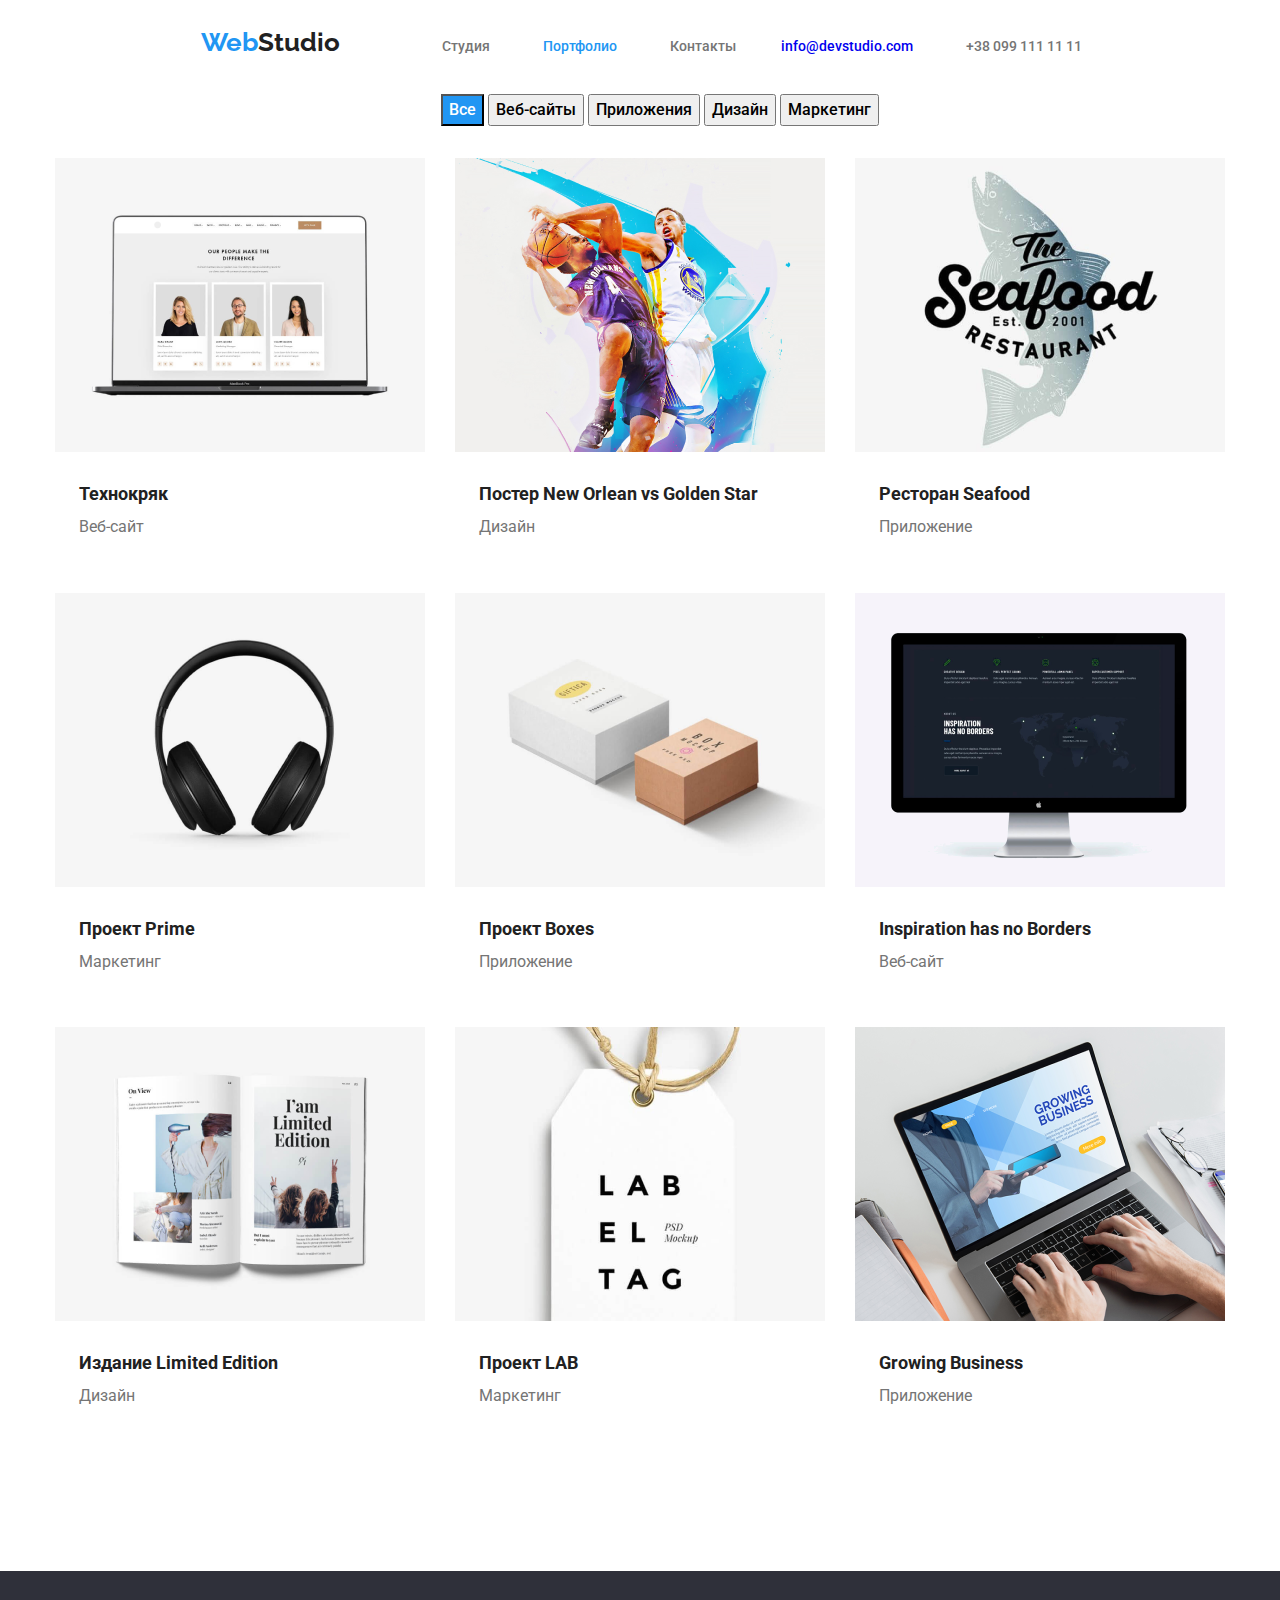
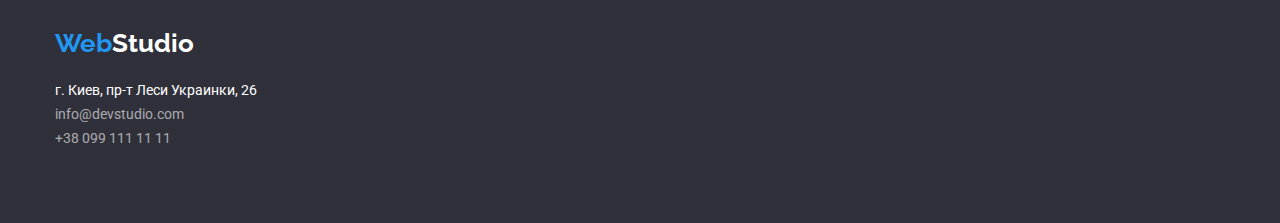
==== portfolio.html @ 692fd494 "Делает геометрию второй страницы" ====
<!DOCTYPE html>
<html lang="en">
  <head>
    <meta charset="UTF-8" />
    <meta name="viewport" content="width=device-width, initial-scale=1.0" />
    <title>WebStudio</title>

    <link
      href="https://fonts.googleapis.com/css2?family=Raleway:wght@700&display=swap"
      rel="stylesheet"
    />
    <link
      href="https://fonts.googleapis.com/css2?family=Roboto:wght@400;500;700;900&display=swap"
      rel="stylesheet"
    />
    <link
      rel="stylesheet"
      href="https://cdnjs.cloudflare.com/ajax/libs/modern-normalize/1.0.0/modern-normalize.min.css"
    />

    <link rel="stylesheet" href="./css/style.css" />
  </head>
  <body>
    <header>
      <div class="container header">
        <nav>
          <!-- логотип, вкладки, контакты -->
          <a href="./index.html" class="logo"
            >Web<span class="logo-accent">Studio</span></a
          >
          <ul class="site-nav">
            <li><a href="./" class="button-secondary">Студия</a></li>
            <li>
              <a href="./portfolio.html" class="primery-nav">Портфолио</a>
            </li>
            <li><a href="" class="button-secondary">Контакты</a></li>
          </ul>
        </nav>
        <ul class="contacts">
          <li>
            <a href="mailto:info@devstudio.com">info@devstudio.com</a>
          </li>
          <li>
            <a href="tel:+380991111111" class="button-secondary"
              >+38 099 111 11 11</a
            >
          </li>
        </ul>
      </div>
    </header>
    <main>
      <!-- главная секция -->

      <section>
        <div class="button-menu container">
          <h1>Наши работы</h1>
          <ul class="button">
            <li>
              <button type="button" class="button-primery-pf">Все</button>
            </li>
            <li>
              <button type="button" class="button">Веб-сайты</button>
            </li>
            <li>
              <button type="button" class="button">Приложения</button>
            </li>
            <li>
              <button type="button" class="button">Дизайн</button>
            </li>
            <li>
              <button type="button" class="button">Маркетинг</button>
            </li>
          </ul>
        </div>
        <section>
          <div class="container">
            <ul class="type-pr">
              <li>
                <a href="" class="list"
                  ><img src="./img/img.png" alt="img1" width="370" />
                  <h2 class="projects">Технокряк</h2>
                  <p class="type">Веб-сайт</p></a
                >
              </li>
              <li>
                <a href="" class="list">
                  <img src="./img/img2.png" alt="img2" width="370" />
                  <h2 class="projects">Постер New Orlean vs Golden Star</h2>
                  <p class="type">Дизайн</p></a
                >
              </li>
              <li>
                <a href="" class="list">
                  <img src="./img/img3.png" alt="img3" width="370" />
                  <h2 class="projects">Ресторан Seafood</h2>
                  <p class="type">Приложение</p></a
                >
              </li>
              <li>
                <a href="" class="list">
                  <img src="./img/img4.png" alt="img4" width="370" />
                  <h2 class="projects">Проект Prime</h2>
                  <p class="type">Маркетинг</p></a
                >
              </li>
              <li>
                <a href="" class="list"
                  ><img src="./img/img5.png" alt="img5" width="370" />
                  <h2 class="projects">Проект Boxes</h2>
                  <p class="type">Приложение</p></a
                >
              </li>
              <li>
                <a href="" class="list"
                  ><img src="./img/img6.png" alt="img6" width="370" />
                  <h2 class="projects">Inspiration has no Borders</h2>
                  <p class="type">Веб-сайт</p></a
                >
              </li>
              <li>
                <a href="" class="list"
                  ><img src="./img/img7.png" alt="img7" width="370" />
                  <h2 class="projects">Издание Limited Edition</h2>
                  <p class="type">Дизайн</p></a
                >
              </li>
              <li>
                <a href="" class="list"
                  ><img src="./img/img8.png" alt="img8" width="370" />
                  <h2 class="projects">Проект LAB</h2>
                  <p class="type">Маркетинг</p></a
                >
              </li>
              <li>
                <a href="" class="list"
                  ><img src="./img/img9.png" alt="img9" width="370" />
                  <h2 class="projects">Growing Business</h2>
                  <p class="type">Приложение</p></a
                >
              </li>
            </ul>
          </div>
        </section>
      </section>
    </main>
    <footer class="footer">
      <div class="container">
        <a href="./studio.html" class="logo-footer"
          >Web<span class="logo-ac-footer">Studio</span></a
        >
        <address>
          <ul class="adresss-footer">
            <li class="address">г. Киев, пр-т Леси Украинки, 26</li>
            <li>
              <a href="mailto:info@devstudio.com" class="mail-tel"
                >info@devstudio.com</a
              >
            </li>
            <li>
              <a href="tel:+380991111111" class="mail-tel">+38 099 111 11 11</a>
            </li>
          </ul>
        </address>
      </div>
    </footer>
  </body>
</html>
---- css/style.css ----
html {
  box-sizing: border-box;
}
*,
*::befor,
*::after {
  box-sizing: inherit;
}
:root {
  --primary-text-color: #757575;
  --titel-text-color: #212121;
  --accent-text-color: #2196f3;
  --fon-cl: #2f303a;
  --with: #ffffff;
}
.container {
  width: 1200px;
  padding-left: 15px;
  padding-right: 15px;
  margin-left: auto;
  margin-right: auto;
}
.container:first-child {
  margin-top: 0px;
}
header {
  width: 100%;
  text-align: center;
}
.header {
  display: inline-flex;
  justify-content: flex-end;
  /* background-color: yellow; */
  padding-top: 24px;
  padding-bottom: 25px;
}
a {
  text-decoration: none;
}
nav,
nav a,
nav ul,
.header nav,
.header ul,
.site-nav li,
.contacts li,
.images li,
header,
.header,
.contacts,
.button,
.button li,
.type-pr li {
  display: inline-block;
  margin-left: auto;
  margin-right: auto;
}
.logo {
  font-family: "Raleway", sans-serif;
  color: var(--accent-text-color);
  font-style: normal;
  font-weight: bold;
  font-size: 26px;
  line-height: 1.17em;
  width: 145px;
  margin-right: 93px;
}
.site-nav li {
  display: inline-block;
  padding-right: 50px;
}
.site-nav li:last-child {
  padding-right: 0px;
}
.contacts li {
  padding-right: 50px;
}
.contacts-mail-tel:last-child {
  padding-right: 0px;
}
.contacts {
  font-family: "Roboto", sans-serif;
  font-style: normal;
  font-weight: 500;
  font-size: 14px;
  line-height: 1.14em;
}

.contacts li:last-child {
  padding-right: 0px;
}
.primery-nav {
  color: var(--accent-text-color);
  font-style: normal;
  font-weight: 500;
  font-size: 14px;
  line-height: 1.17em;
}
.site-nav {
  font-family: "Roboto", sans-serif;
  font-weight: 500;
  font-style: normal;
  font-size: 14px;
  line-height: 1.17em;
  padding: 0px;
}

main {
  font-family: "Roboto", sans-serif;
  width: auto;
}
.logo-accent {
  color: var(--titel-text-color);
  /* width: auto; */
}
.button {
  font-style: normal;
  font-weight: 500;
  font-size: 16px;
  line-height: 1.63em;
  margin-top: 0px;
}
.button-secondary {
  color: var(--primary-text-color);
}
.button-primery-st {
  /* display: inline; */
  color: #ffffff;
  background-color: var(--accent-text-color);
  font-style: normal;
  font-weight: bold;
  font-size: 16px;
  line-height: 1.88em;
  text-align: center;
  padding: 10px 32px;
  margin-left: auto;
  margin-right: auto;

  /* padding: 10px 32px;
  margin-top: 0px; */
}
.button-primery-pf {
  color: #ffffff;
  background-color: var(--accent-text-color);
  font-style: normal;
  font-weight: 500;
  line-height: 1.63em;
}

.main {
  font-style: normal;
  font-weight: 900;
  font-size: 44px;
  line-height: 1.36em;
  text-align: center;
  /* margin: 30px; */
}
.advantages {
  color: var(--titel-text-color);
  font-style: normal;
  font-weight: bold;
  font-size: 14px;
  line-height: 1.17em;
  margin: 0px;
}
.notes {
  color: var(--primary-text-color);
  font-style: normal;
  font-weight: normal;
  font-size: 14px;
  line-height: 1.71em;
  margin: 0px;
  margin-top: 10px;
}
.about-us {
  font-family: Roboto;
  font-style: normal;
  font-weight: 700;
  font-size: 36px;
  line-height: 1.16em;
  text-align: center;
  margin: 0px;
  margin-bottom: 50px;
}

.main-section .buuton-primery-st {
  display: inline;
  width: 200px;
  justify-content: center;
}
.container-about {
  display: flex;
}
.main-about {
  padding: 0px;
  margin-top: 0px;
  margin-bottom: 94px;
  width: 100%;
}

.main-about li {
  display: inline-block;
  justify-content: space-between;

  /* height: 100px; */
  width: 270px;
  /* margin-right: 30px; */
}

.position {
  color: var(--primary-text-color);
  font-style: normal;
  font-weight: normal;
  font-size: 14px;
  line-height: 1.19em;
  font-style: normal;
  /* margin-bottom: 30px; */
}
.projects {
  color: var(--titel-text-color);
  font-style: normal;
  font-weight: bold;
  font-size: 18px;
  line-height: 2em;
}
.type {
  color: var(--primary-text-color);
  font-style: normal;
  font-weight: normal;
  font-size: 16px;
  line-height: 1.88em;
}

.name {
  font-style: normal;
  font-weight: 500;
  font-size: 16px;
  line-height: 1.19em;
  margin-bottom: 10px;
}
a:hover {
  color: var(--accent-text-color);
  font-weight: 700;
}
a:focus {
  color: var(--accent-text-color);
  font-weight: 700;
}
.button-primery-st:focus,
.button-primery-st:hover {
  color: #ffffff;
  font-weight: 900;
}
.button-primery:focus,
.button-primery:hover {
  color: #ffffff;
  font-weight: 700;
}

ul {
  list-style: none;
}
.command {
  font-style: normal;
  font-weight: bold;
  font-size: 36px;
  line-height: 1.17em;
  text-align: center;
  /* margin-top: 0px; */
  margin-bottom: 50px;
  /* padding-bottom: 30px; */
}

.footer {
  font-family: "Roboto", sans-serif;
  background-color: var(--fon-cl);
  width: 100%;
  height: 252px;
}
.logo-footer {
  font-family: "Raleway", sans-serif;
  color: var(--accent-text-color);
  font-style: normal;
  font-weight: bold;
  font-size: 26px;
  line-height: 1.19em;
}
.logo-ac-footer {
  color: var(--with);
}
.button-menu {
  text-align: center;
  align-items: flex-start;
}
.button-menu h1 {
  display: none;
}
.type-pr {
  padding: 0px;
  display: flex;
  flex-wrap: wrap;
}
.type-pr li {
  margin-right: 30px;
  padding-bottom: 20px;
  justify-content: space-around;
  margin-bottom: 30px;
}
.type-pr li:nth-last-child(3n + 1) {
  margin-right: 0px;
}
.list h2 {
  margin: 0px;
  margin-left: 24px;
  margin-right: 24px;
}
.list img {
  margin: 0px;
  margin-bottom: 20px;
}
.list p {
  margin: 0px;
  margin-left: 24px;
  margin-right: 24px;
}
.address {
  font-family: "Roboto", sans-serif;
  font-style: normal;
  color: var(--with);
  font-weight: normal;
  font-size: 14px;
  line-height: 1.71em;
}
.mail-tel {
  font-family: "Roboto", sans-serif;
  font-style: normal;
  color: #ffffff99;
  font-weight: normal;
  font-size: 14px;
  line-height: 1.71em;
}

address ul {
  padding: 0px;
  margin-top: 20px;
}
footer {
  display: inline-flex;
  align-items: center;
  margin-top: 94px;
}
/*  header {
  height: 80px;
  width: 1200px;
  margin-left: auto;
  margin-right: automain-section
} */

/* .main-about li {
  display: inline-block;
  height: 100px;
  width: 270px;
  margin-right: 30px;
} */
.our-teams {
  background-color: #f5f4fa;
  text-align: center;
  padding: 0px;
  /* height: 648px; */
  /* width: 1600px; */
  /* margin: 94px auto 0px; */
  padding-top: 94px;
  /* padding-bottom: 94px; */
  padding-left: 0px;
}
.teams {
  display: inline-block;
  background-color: var(--with);
  padding-bottom: 94px;
  /* width: 270px; */
  /* padding: 0px; */
}
.teams img {
  margin-bottom: 30px;
}

.main-section {
  text-align: center;
  padding-top: 200px;
  padding-bottom: 200px;
  margin-bottom: 94px;
  color: #ffffff;
  background-color: #2f303a;
  /* width: 100%; */
  justify-content: center;
}

.adout-us-img {
  text-align: center;
  margin: 0px;
  margin-bottom: 94px;

  /* /* width: 1170px; */
  /* height: 368px; */
}
.images {
  width: auto;
  display: inline-block;
}
.images li {
  display: inline-block;
  margin-right: auto;
}
.images li:last-child {
  margin-right: 0px;
}
.adout-us-img ul {
  margin: 0px;
  padding: 0px;
  justify-content: space-between;
}
/* .adout-us-img h2 {
  margin-bottom: 50px;
} */
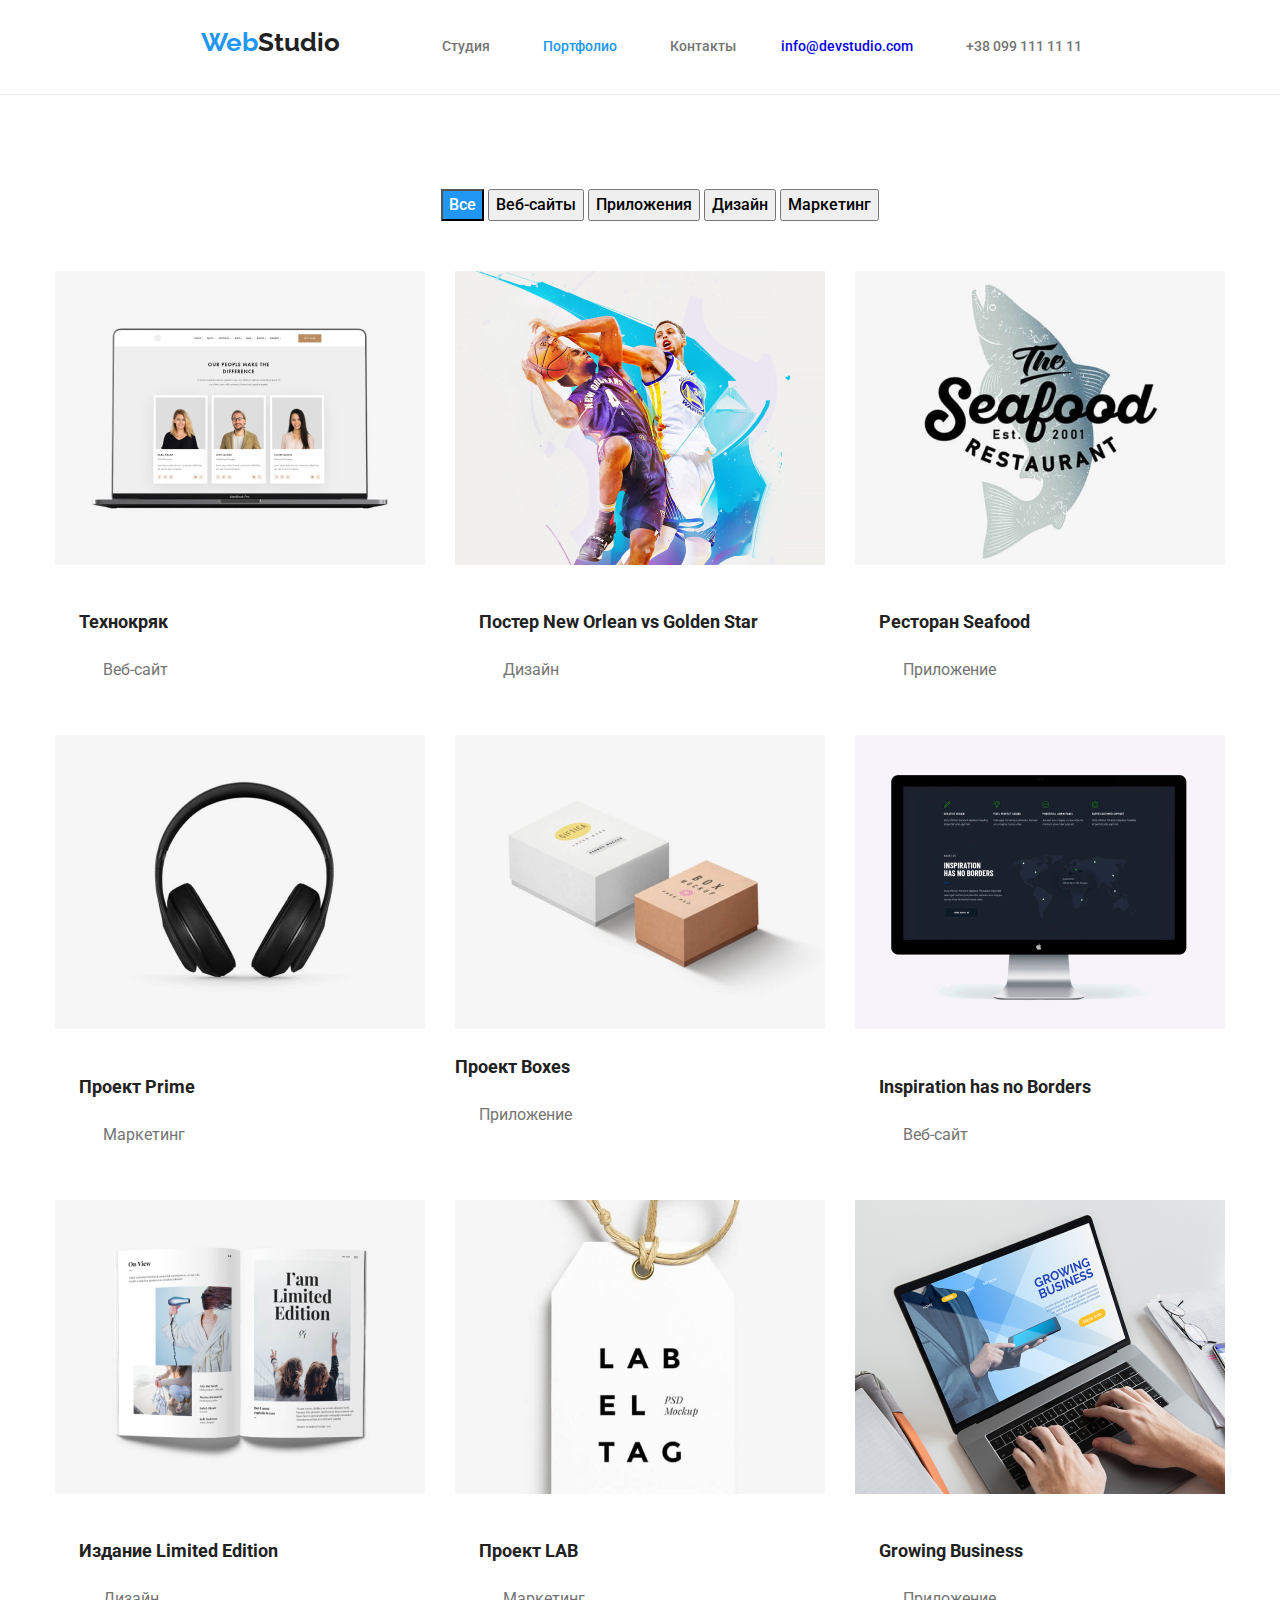
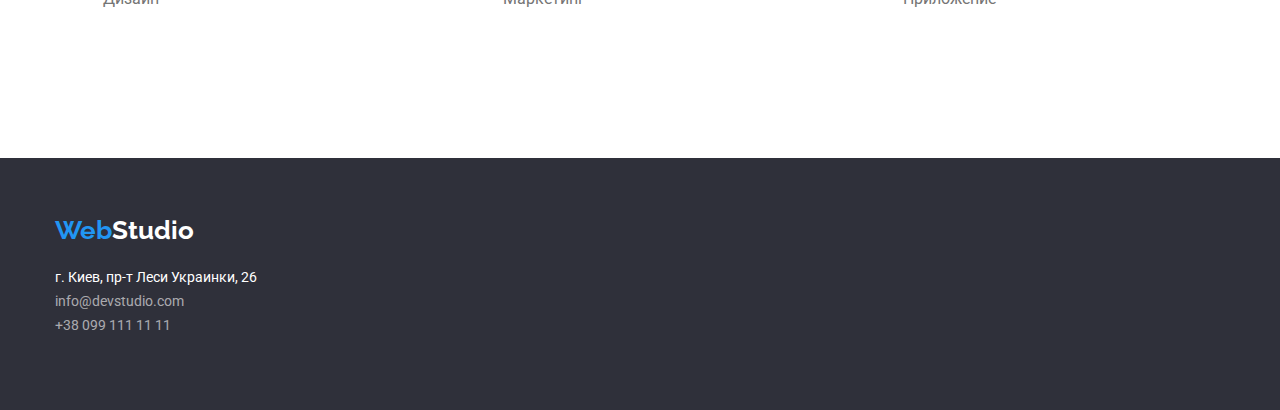
==== commit 729bbfc6: "Делает геометрию двум страницвм" ====
--- a/portfolio.html
+++ b/portfolio.html
@@ -21,7 +21,7 @@
     <link rel="stylesheet" href="./css/style.css" />
   </head>
   <body>
-    <header>
+    <header class="portfolio-header">
       <div class="container header">
         <nav>
           <!-- логотип, вкладки, контакты -->
@@ -74,68 +74,86 @@
         </div>
         <section>
           <div class="container">
-            <ul class="type-pr">
+            <ul class="type-pr-list">
               <li>
                 <a href="" class="list"
                   ><img src="./img/img.png" alt="img1" width="370" />
-                  <h2 class="projects">Технокряк</h2>
-                  <p class="type">Веб-сайт</p></a
-                >
+                  <div class="type-pr">
+                    <h2 class="projects">Технокряк</h2>
+                    <p class="type">Веб-сайт</p>
+                  </div>
+                </a>
               </li>
               <li>
                 <a href="" class="list">
                   <img src="./img/img2.png" alt="img2" width="370" />
-                  <h2 class="projects">Постер New Orlean vs Golden Star</h2>
-                  <p class="type">Дизайн</p></a
-                >
+                  <div class="type-pr">
+                    <h2 class="projects">Постер New Orlean vs Golden Star</h2>
+                    <p class="type">Дизайн</p>
+                  </div>
+                </a>
               </li>
               <li>
                 <a href="" class="list">
                   <img src="./img/img3.png" alt="img3" width="370" />
-                  <h2 class="projects">Ресторан Seafood</h2>
-                  <p class="type">Приложение</p></a
-                >
+                  <div class="type-pr">
+                    <h2 class="projects">Ресторан Seafood</h2>
+                    <p class="type">Приложение</p>
+                  </div>
+                </a>
               </li>
               <li>
                 <a href="" class="list">
                   <img src="./img/img4.png" alt="img4" width="370" />
-                  <h2 class="projects">Проект Prime</h2>
-                  <p class="type">Маркетинг</p></a
-                >
+                  <div class="type-pr">
+                    <h2 class="projects">Проект Prime</h2>
+                    <p class="type">Маркетинг</p>
+                  </div>
+                </a>
               </li>
               <li>
                 <a href="" class="list"
                   ><img src="./img/img5.png" alt="img5" width="370" />
-                  <h2 class="projects">Проект Boxes</h2>
-                  <p class="type">Приложение</p></a
-                >
+                  <div>
+                    <h2 class="projects">Проект Boxes</h2>
+                    <p class="type">Приложение</p>
+                  </div class="type-pr">
+                </a>
               </li>
               <li>
                 <a href="" class="list"
                   ><img src="./img/img6.png" alt="img6" width="370" />
-                  <h2 class="projects">Inspiration has no Borders</h2>
-                  <p class="type">Веб-сайт</p></a
-                >
+                  <div class="type-pr">
+                    <h2 class="projects">Inspiration has no Borders</h2>
+                    <p class="type">Веб-сайт</p>
+                  </div>
+                </a>
               </li>
               <li>
                 <a href="" class="list"
                   ><img src="./img/img7.png" alt="img7" width="370" />
-                  <h2 class="projects">Издание Limited Edition</h2>
-                  <p class="type">Дизайн</p></a
+                  <div class="type-pr">
+                    <h2 class="projects">Издание Limited Edition</h2>
+                    <p class="type">Дизайн</p>
+                  </div></a
                 >
               </li>
               <li>
                 <a href="" class="list"
                   ><img src="./img/img8.png" alt="img8" width="370" />
-                  <h2 class="projects">Проект LAB</h2>
-                  <p class="type">Маркетинг</p></a
+                  <div class="type-pr">
+                    <h2 class="projects">Проект LAB</h2>
+                    <p class="type">Маркетинг</p>
+                  </div></a
                 >
               </li>
               <li>
                 <a href="" class="list"
                   ><img src="./img/img9.png" alt="img9" width="370" />
-                  <h2 class="projects">Growing Business</h2>
-                  <p class="type">Приложение</p></a
+                  <div class="type-pr">
+                    <h2 class="projects">Growing Business</h2>
+                    <p class="type">Приложение</p>
+                  </div></a
                 >
               </li>
             </ul>
--- a/css/style.css
+++ b/css/style.css
@@ -30,9 +30,11 @@
 .header {
   display: inline-flex;
   justify-content: flex-end;
-  /* background-color: yellow; */
   padding-top: 24px;
   padding-bottom: 25px;
+}
+.portfolio-header {
+  border-bottom: 1px solid #ececec;
 }
 a {
   text-decoration: none;
@@ -50,7 +52,7 @@
 .contacts,
 .button,
 .button li,
-.type-pr li {
+.v li {
   display: inline-block;
   margin-left: auto;
   margin-right: auto;
@@ -111,7 +113,6 @@
 }
 .logo-accent {
   color: var(--titel-text-color);
-  /* width: auto; */
 }
 .button {
   font-style: normal;
@@ -124,7 +125,6 @@
   color: var(--primary-text-color);
 }
 .button-primery-st {
-  /* display: inline; */
   color: #ffffff;
   background-color: var(--accent-text-color);
   font-style: normal;
@@ -135,9 +135,6 @@
   padding: 10px 32px;
   margin-left: auto;
   margin-right: auto;
-
-  /* padding: 10px 32px;
-  margin-top: 0px; */
 }
 .button-primery-pf {
   color: #ffffff;
@@ -153,7 +150,6 @@
   font-size: 44px;
   line-height: 1.36em;
   text-align: center;
-  /* margin: 30px; */
 }
 .advantages {
   color: var(--titel-text-color);
@@ -170,7 +166,7 @@
   font-size: 14px;
   line-height: 1.71em;
   margin: 0px;
-  margin-top: 10px;
+  padding-top: 10px;
 }
 .about-us {
   font-family: Roboto;
@@ -190,23 +186,24 @@
 }
 .container-about {
   display: flex;
+  padding-top: 94px;
+  padding-bottom: 94px;
 }
 .main-about {
   padding: 0px;
-  margin-top: 0px;
-  margin-bottom: 94px;
+  margin: 0px;
   width: 100%;
 }
 
 .main-about li {
   display: inline-block;
   justify-content: space-between;
-
-  /* height: 100px; */
   width: 270px;
-  /* margin-right: 30px; */
-}
-
+  margin-right: 26px;
+}
+.main-about li:last-child {
+  margin-right: 0px;
+}
 .position {
   color: var(--primary-text-color);
   font-style: normal;
@@ -214,7 +211,6 @@
   font-size: 14px;
   line-height: 1.19em;
   font-style: normal;
-  /* margin-bottom: 30px; */
 }
 .projects {
   color: var(--titel-text-color);
@@ -236,6 +232,7 @@
   font-weight: 500;
   font-size: 16px;
   line-height: 1.19em;
+  margin: 0px;
   margin-bottom: 10px;
 }
 a:hover {
@@ -266,9 +263,7 @@
   font-size: 36px;
   line-height: 1.17em;
   text-align: center;
-  /* margin-top: 0px; */
   margin-bottom: 50px;
-  /* padding-bottom: 30px; */
 }
 
 .footer {
@@ -291,32 +286,36 @@
 .button-menu {
   text-align: center;
   align-items: flex-start;
+  padding-top: 94px;
+  padding-bottom: 34px;
 }
 .button-menu h1 {
   display: none;
 }
-.type-pr {
+.type-pr-list {
   padding: 0px;
   display: flex;
   flex-wrap: wrap;
-}
-.type-pr li {
+  margin: 0px;
+}
+.type-pr-list li {
   margin-right: 30px;
-  padding-bottom: 20px;
+
   justify-content: space-around;
-  margin-bottom: 30px;
-}
-.type-pr li:nth-last-child(3n + 1) {
+}
+.type-pr-list li:nth-last-child(3n + 1) {
   margin-right: 0px;
 }
-.list h2 {
+.type-pr {
+  padding: 20px 24px 50px;
+}
+/* .list h2 {
   margin: 0px;
   margin-left: 24px;
   margin-right: 24px;
-}
+} */
 .list img {
   margin: 0px;
-  margin-bottom: 20px;
 }
 .list p {
   margin: 0px;
@@ -349,76 +348,59 @@
   align-items: center;
   margin-top: 94px;
 }
-/*  header {
-  height: 80px;
-  width: 1200px;
-  margin-left: auto;
-  margin-right: automain-section
-} */
-
-/* .main-about li {
-  display: inline-block;
-  height: 100px;
-  width: 270px;
-  margin-right: 30px;
-} */
 .our-teams {
   background-color: #f5f4fa;
   text-align: center;
   padding: 0px;
-  /* height: 648px; */
-  /* width: 1600px; */
-  /* margin: 94px auto 0px; */
   padding-top: 94px;
-  /* padding-bottom: 94px; */
   padding-left: 0px;
+  padding-bottom: 94px;
 }
 .teams {
   display: inline-block;
   background-color: var(--with);
-  padding-bottom: 94px;
-  /* width: 270px; */
-  /* padding: 0px; */
-}
-.teams img {
+  margin-right: 26px;
+  padding-bottom: 30px;
+}
+/* .teams img {
   margin-bottom: 30px;
-}
-
+} */
+.teams:last-child {
+  margin-right: 0px;
+}
 .main-section {
   text-align: center;
   padding-top: 200px;
   padding-bottom: 200px;
-  margin-bottom: 94px;
   color: #ffffff;
   background-color: #2f303a;
-  /* width: 100%; */
   justify-content: center;
 }
-
+.teams-list {
+  padding-left: 0px;
+}
 .adout-us-img {
-  text-align: center;
-  margin: 0px;
-  margin-bottom: 94px;
-
-  /* /* width: 1170px; */
-  /* height: 368px; */
-}
-.images {
-  width: auto;
-  display: inline-block;
-}
+  text-align: inherit;
+  margin: 0px;
+  padding-bottom: 94px;
+}
+.name-pos {
+  padding-top: 30px;
+}
+.images-list {
+  display: flex;
+  flex-wrap: wrap;
+}
+
 .images li {
   display: inline-block;
-  margin-right: auto;
-}
+  padding-right: 26px;
+}
+
 .images li:last-child {
-  margin-right: 0px;
+  padding-right: 0px;
 }
 .adout-us-img ul {
   margin: 0px;
   padding: 0px;
-  justify-content: space-between;
-}
-/* .adout-us-img h2 {
-  margin-bottom: 50px;
-} */
+}
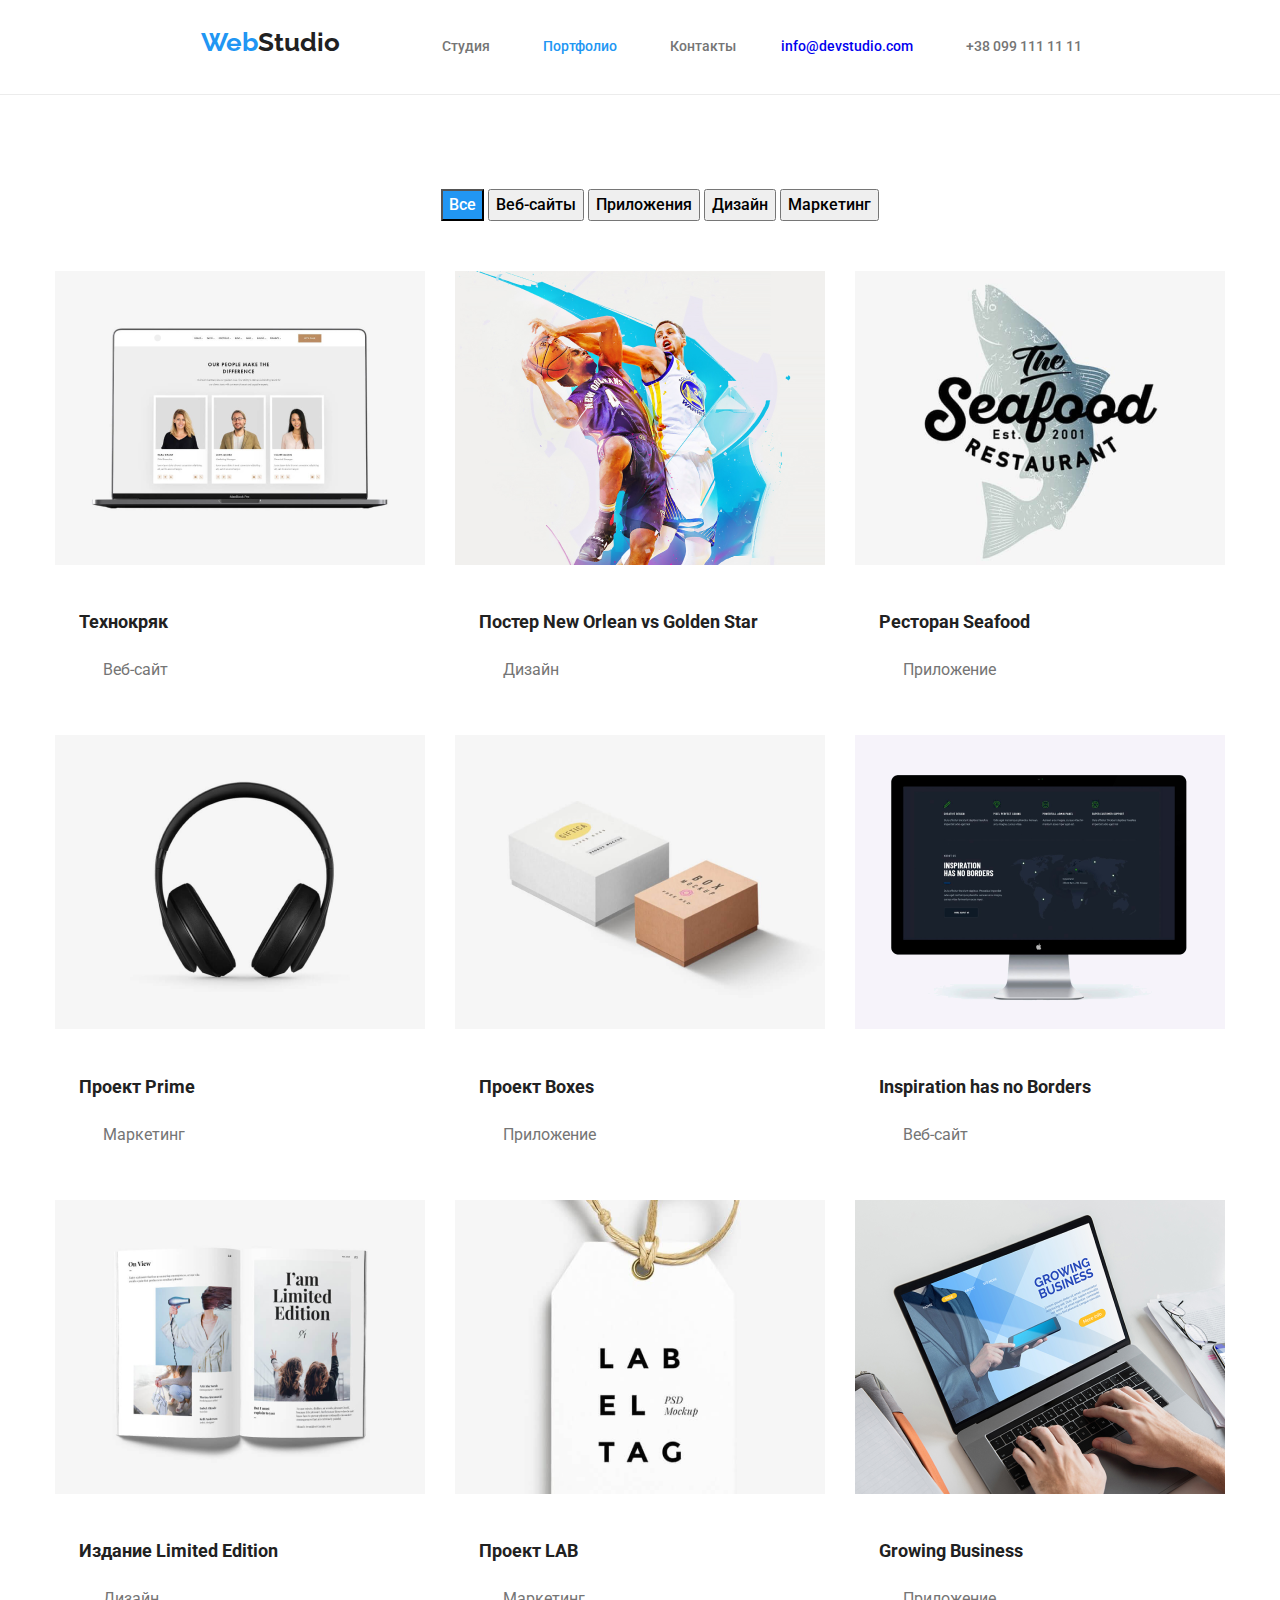
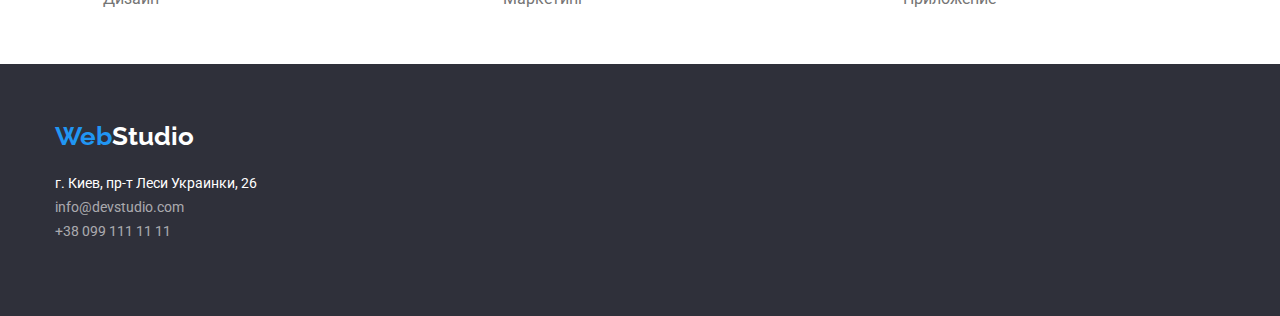
==== commit 8ab0de91: "Делает геометрию двух страниц" ====
--- a/portfolio.html
+++ b/portfolio.html
@@ -114,10 +114,10 @@
               <li>
                 <a href="" class="list"
                   ><img src="./img/img5.png" alt="img5" width="370" />
-                  <div>
+                  <div class="type-pr">
                     <h2 class="projects">Проект Boxes</h2>
                     <p class="type">Приложение</p>
-                  </div class="type-pr">
+                  </div>
                 </a>
               </li>
               <li>
@@ -153,8 +153,8 @@
                   <div class="type-pr">
                     <h2 class="projects">Growing Business</h2>
                     <p class="type">Приложение</p>
-                  </div></a
-                >
+                  </div>
+                </a>
               </li>
             </ul>
           </div>
--- a/css/style.css
+++ b/css/style.css
@@ -346,25 +346,17 @@
 footer {
   display: inline-flex;
   align-items: center;
-  margin-top: 94px;
 }
 .our-teams {
   background-color: #f5f4fa;
   text-align: center;
   padding: 0px;
+  padding-bottom: 94px;
   padding-top: 94px;
   padding-left: 0px;
-  padding-bottom: 94px;
-}
-.teams {
-  display: inline-block;
-  background-color: var(--with);
-  margin-right: 26px;
-  padding-bottom: 30px;
-}
-/* .teams img {
-  margin-bottom: 30px;
-} */
+}
+
+
 .teams:last-child {
   margin-right: 0px;
 }
@@ -376,6 +368,11 @@
   background-color: #2f303a;
   justify-content: center;
 }
+.teams {
+  display: inline-block;
+  background-color: var(--with);
+  margin-right: 26px;
+  padding-bottom: 30px;}
 .teams-list {
   padding-left: 0px;
 }
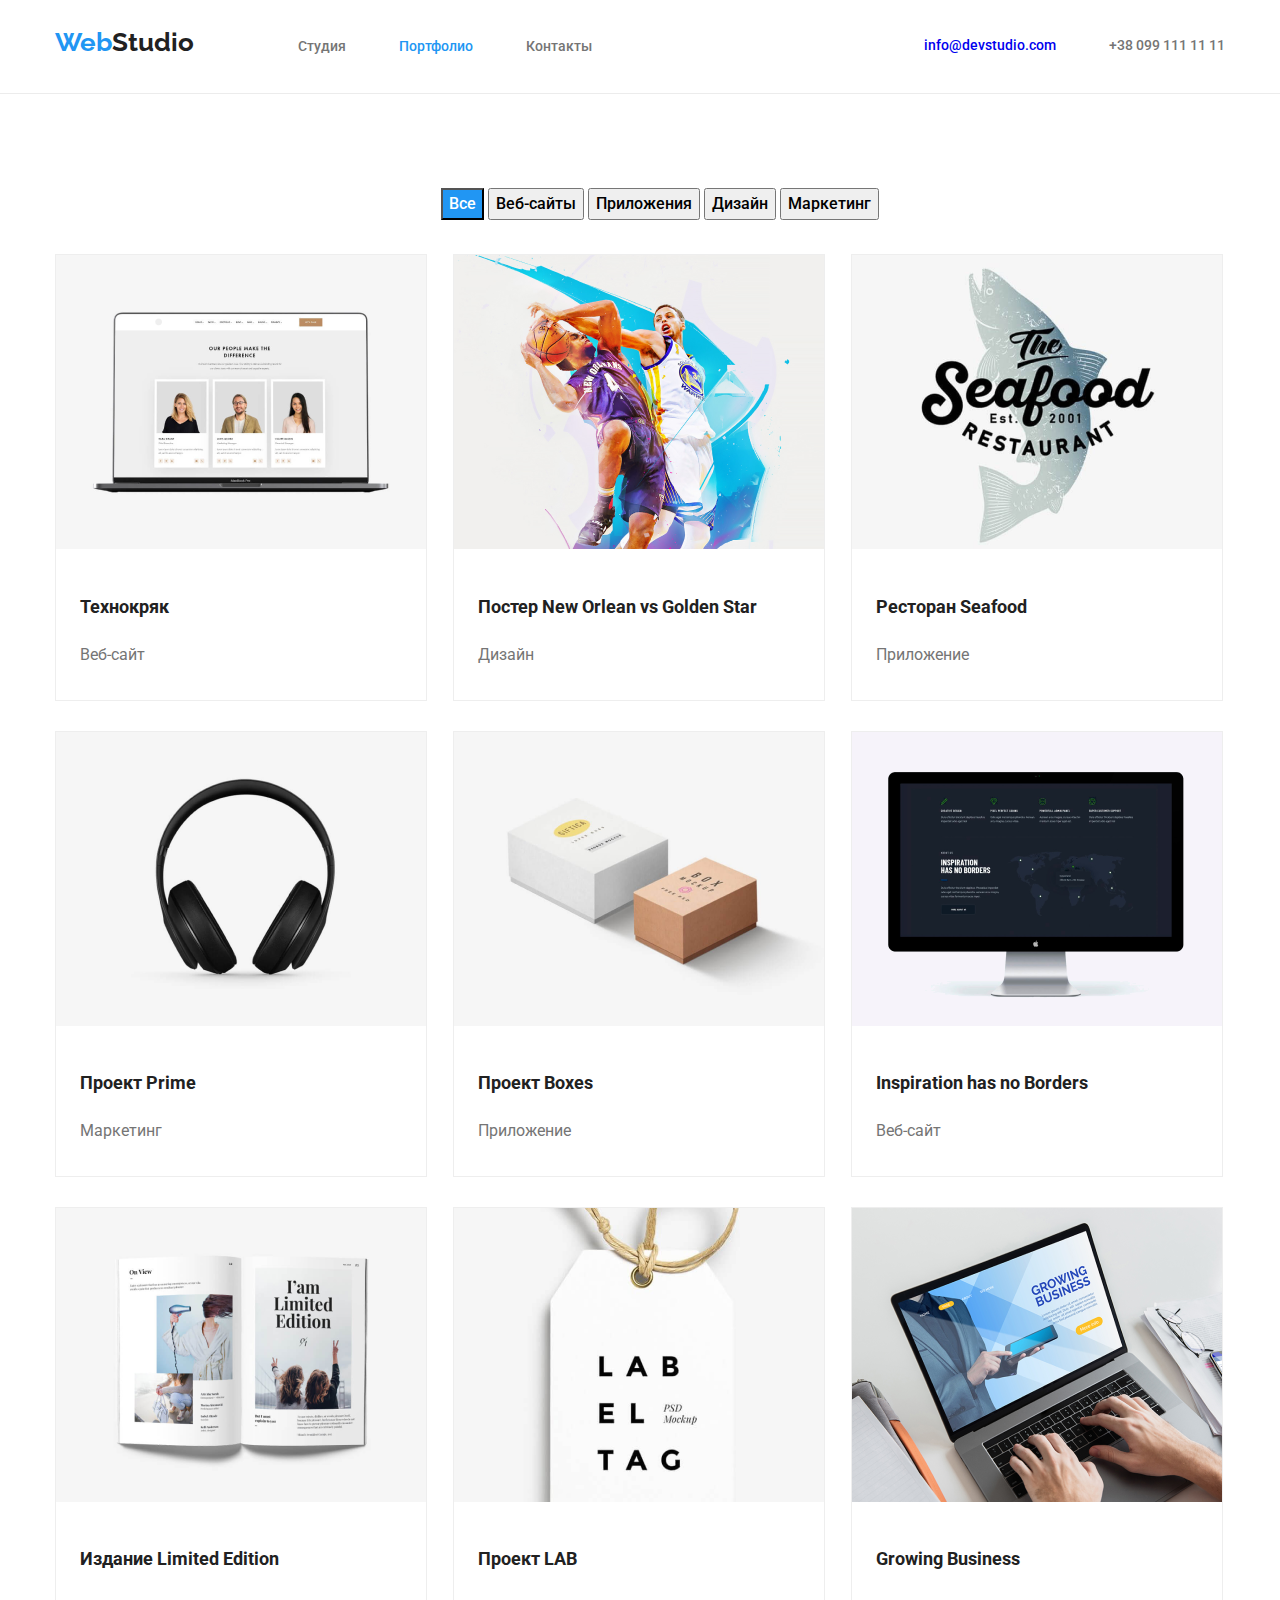
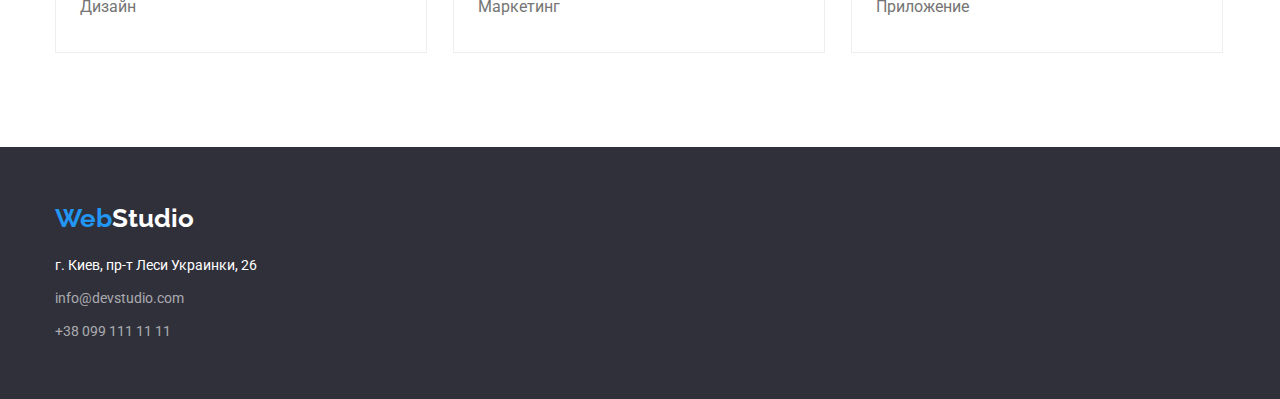
==== commit c44f7062: "Делает геометрию двух страниц" ====
--- a/portfolio.html
+++ b/portfolio.html
@@ -72,93 +72,92 @@
             </li>
           </ul>
         </div>
-        <section>
-          <div class="container">
-            <ul class="type-pr-list">
-              <li>
-                <a href="" class="list"
-                  ><img src="./img/img.png" alt="img1" width="370" />
-                  <div class="type-pr">
-                    <h2 class="projects">Технокряк</h2>
-                    <p class="type">Веб-сайт</p>
-                  </div>
-                </a>
-              </li>
-              <li>
-                <a href="" class="list">
-                  <img src="./img/img2.png" alt="img2" width="370" />
-                  <div class="type-pr">
-                    <h2 class="projects">Постер New Orlean vs Golden Star</h2>
-                    <p class="type">Дизайн</p>
-                  </div>
-                </a>
-              </li>
-              <li>
-                <a href="" class="list">
-                  <img src="./img/img3.png" alt="img3" width="370" />
-                  <div class="type-pr">
-                    <h2 class="projects">Ресторан Seafood</h2>
-                    <p class="type">Приложение</p>
-                  </div>
-                </a>
-              </li>
-              <li>
-                <a href="" class="list">
-                  <img src="./img/img4.png" alt="img4" width="370" />
-                  <div class="type-pr">
-                    <h2 class="projects">Проект Prime</h2>
-                    <p class="type">Маркетинг</p>
-                  </div>
-                </a>
-              </li>
-              <li>
-                <a href="" class="list"
-                  ><img src="./img/img5.png" alt="img5" width="370" />
-                  <div class="type-pr">
-                    <h2 class="projects">Проект Boxes</h2>
-                    <p class="type">Приложение</p>
-                  </div>
-                </a>
-              </li>
-              <li>
-                <a href="" class="list"
-                  ><img src="./img/img6.png" alt="img6" width="370" />
-                  <div class="type-pr">
-                    <h2 class="projects">Inspiration has no Borders</h2>
-                    <p class="type">Веб-сайт</p>
-                  </div>
-                </a>
-              </li>
-              <li>
-                <a href="" class="list"
-                  ><img src="./img/img7.png" alt="img7" width="370" />
-                  <div class="type-pr">
-                    <h2 class="projects">Издание Limited Edition</h2>
-                    <p class="type">Дизайн</p>
-                  </div></a
-                >
-              </li>
-              <li>
-                <a href="" class="list"
-                  ><img src="./img/img8.png" alt="img8" width="370" />
-                  <div class="type-pr">
-                    <h2 class="projects">Проект LAB</h2>
-                    <p class="type">Маркетинг</p>
-                  </div></a
-                >
-              </li>
-              <li>
-                <a href="" class="list"
-                  ><img src="./img/img9.png" alt="img9" width="370" />
-                  <div class="type-pr">
-                    <h2 class="projects">Growing Business</h2>
-                    <p class="type">Приложение</p>
-                  </div>
-                </a>
-              </li>
-            </ul>
-          </div>
-        </section>
+
+        <div class="container">
+          <ul class="type-pr-list">
+            <li>
+              <a href="" class="list"
+                ><img src="./img/img.png" alt="img1" width="370" />
+                <div class="type-pr">
+                  <h2 class="projects">Технокряк</h2>
+                  <p class="type">Веб-сайт</p>
+                </div>
+              </a>
+            </li>
+            <li>
+              <a href="" class="list">
+                <img src="./img/img2.png" alt="img2" width="370" />
+                <div class="type-pr">
+                  <h2 class="projects">Постер New Orlean vs Golden Star</h2>
+                  <p class="type">Дизайн</p>
+                </div>
+              </a>
+            </li>
+            <li>
+              <a href="" class="list">
+                <img src="./img/img3.png" alt="img3" width="370" />
+                <div class="type-pr">
+                  <h2 class="projects">Ресторан Seafood</h2>
+                  <p class="type">Приложение</p>
+                </div>
+              </a>
+            </li>
+            <li>
+              <a href="" class="list">
+                <img src="./img/img4.png" alt="img4" width="370" />
+                <div class="type-pr">
+                  <h2 class="projects">Проект Prime</h2>
+                  <p class="type">Маркетинг</p>
+                </div>
+              </a>
+            </li>
+            <li>
+              <a href="" class="list"
+                ><img src="./img/img5.png" alt="img5" width="370" />
+                <div class="type-pr">
+                  <h2 class="projects">Проект Boxes</h2>
+                  <p class="type">Приложение</p>
+                </div>
+              </a>
+            </li>
+            <li>
+              <a href="" class="list"
+                ><img src="./img/img6.png" alt="img6" width="370" />
+                <div class="type-pr">
+                  <h2 class="projects">Inspiration has no Borders</h2>
+                  <p class="type">Веб-сайт</p>
+                </div>
+              </a>
+            </li>
+            <li>
+              <a href="" class="list"
+                ><img src="./img/img7.png" alt="img7" width="370" />
+                <div class="type-pr">
+                  <h2 class="projects">Издание Limited Edition</h2>
+                  <p class="type">Дизайн</p>
+                </div></a
+              >
+            </li>
+            <li>
+              <a href="" class="list"
+                ><img src="./img/img8.png" alt="img8" width="370" />
+                <div class="type-pr">
+                  <h2 class="projects">Проект LAB</h2>
+                  <p class="type">Маркетинг</p>
+                </div></a
+              >
+            </li>
+            <li>
+              <a href="" class="list"
+                ><img src="./img/img9.png" alt="img9" width="370" />
+                <div class="type-pr">
+                  <h2 class="projects">Growing Business</h2>
+                  <p class="type">Приложение</p>
+                </div>
+              </a>
+            </li>
+          </ul>
+        </div>
       </section>
     </main>
     <footer class="footer">
--- a/css/style.css
+++ b/css/style.css
@@ -25,13 +25,13 @@
 }
 header {
   width: 100%;
-  text-align: center;
-}
-.header {
-  display: inline-flex;
-  justify-content: flex-end;
   padding-top: 24px;
   padding-bottom: 25px;
+}
+.header {
+  display: flex;
+  justify-content: flex-end;
+  align-items: center;
 }
 .portfolio-header {
   border-bottom: 1px solid #ececec;
@@ -47,15 +47,12 @@
 .site-nav li,
 .contacts li,
 .images li,
-header,
-.header,
-.contacts,
 .button,
 .button li,
 .v li {
   display: inline-block;
-  margin-left: auto;
-  margin-right: auto;
+  /* margin-left: auto;
+  margin-right: auto; */
 }
 .logo {
   font-family: "Raleway", sans-serif;
@@ -67,6 +64,9 @@
   width: 145px;
   margin-right: 93px;
 }
+nav a {
+  margin-right: 0px;
+}
 .site-nav li {
   display: inline-block;
   padding-right: 50px;
@@ -75,7 +75,10 @@
   padding-right: 0px;
 }
 .contacts li {
-  padding-right: 50px;
+  margin-right: 50px;
+}
+.contacts li:last-child {
+  margin-right: 0px;
 }
 .contacts-mail-tel:last-child {
   padding-right: 0px;
@@ -86,11 +89,14 @@
   font-weight: 500;
   font-size: 14px;
   line-height: 1.14em;
-}
-
-.contacts li:last-child {
+  text-align: right;
+  padding: 0px;
+  margin-left: auto;
+}
+
+/* .contacts li:last-child {
   padding-right: 0px;
-}
+} */
 .primery-nav {
   color: var(--accent-text-color);
   font-style: normal;
@@ -119,7 +125,7 @@
   font-weight: 500;
   font-size: 16px;
   line-height: 1.63em;
-  margin-top: 0px;
+  margin: 0px;
 }
 .button-secondary {
   color: var(--primary-text-color);
@@ -169,6 +175,7 @@
   padding-top: 10px;
 }
 .about-us {
+  display: block;
   font-family: Roboto;
   font-style: normal;
   font-weight: 700;
@@ -263,6 +270,7 @@
   font-size: 36px;
   line-height: 1.17em;
   text-align: center;
+  margin: 0px;
   margin-bottom: 50px;
 }
 
@@ -271,6 +279,8 @@
   background-color: var(--fon-cl);
   width: 100%;
   height: 252px;
+  padding-bottom: 51px;
+  padding-top: 60px;
 }
 .logo-footer {
   font-family: "Raleway", sans-serif;
@@ -297,17 +307,19 @@
   display: flex;
   flex-wrap: wrap;
   margin: 0px;
+  padding-bottom: 64px;
 }
 .type-pr-list li {
-  margin-right: 30px;
-
+  margin-right: 26px;
+  border: 1px solid #eeeeee;
   justify-content: space-around;
+  margin-bottom: 30px;
 }
 .type-pr-list li:nth-last-child(3n + 1) {
   margin-right: 0px;
 }
 .type-pr {
-  padding: 20px 24px 50px;
+  padding: 20px 24px 30px;
 }
 /* .list h2 {
   margin: 0px;
@@ -317,11 +329,7 @@
 .list img {
   margin: 0px;
 }
-.list p {
-  margin: 0px;
-  margin-left: 24px;
-  margin-right: 24px;
-}
+
 .address {
   font-family: "Roboto", sans-serif;
   font-style: normal;
@@ -329,14 +337,20 @@
   font-weight: normal;
   font-size: 14px;
   line-height: 1.71em;
+  margin-bottom: 9px;
+}
+.list p {
+  margin: 0px;
 }
 .mail-tel {
+  display: block;
   font-family: "Roboto", sans-serif;
   font-style: normal;
   color: #ffffff99;
   font-weight: normal;
   font-size: 14px;
   line-height: 1.71em;
+  margin-bottom: 9px;
 }
 
 address ul {
@@ -347,16 +361,10 @@
   display: inline-flex;
   align-items: center;
 }
-.our-teams {
-  background-color: #f5f4fa;
-  text-align: center;
-  padding: 0px;
-  padding-bottom: 94px;
-  padding-top: 94px;
-  padding-left: 0px;
-}
-
-
+.adresss-footer {
+  margin: 0px;
+  margin-top: 20px;
+}
 .teams:last-child {
   margin-right: 0px;
 }
@@ -368,11 +376,23 @@
   background-color: #2f303a;
   justify-content: center;
 }
+.our-teams {
+  background-color: #f5f4fa;
+  text-align: center;
+  padding: 0px;
+  padding-bottom: 94px;
+  padding-top: 94px;
+  padding-left: 0px;
+}
 .teams {
   display: inline-block;
   background-color: var(--with);
   margin-right: 26px;
-  padding-bottom: 30px;}
+  padding-bottom: 30px;
+  box-shadow: 0px 1px 3px rgba(0, 0, 0, 0.12), 0px 1px 1px rgba(0, 0, 0, 0.14),
+    0px 2px 1px rgba(0, 0, 0, 0.2);
+  border-radius: 0px 0px 4px 4px;
+}
 .teams-list {
   padding-left: 0px;
 }
@@ -385,7 +405,7 @@
   padding-top: 30px;
 }
 .images-list {
-  display: flex;
+  display: block;
   flex-wrap: wrap;
 }
 
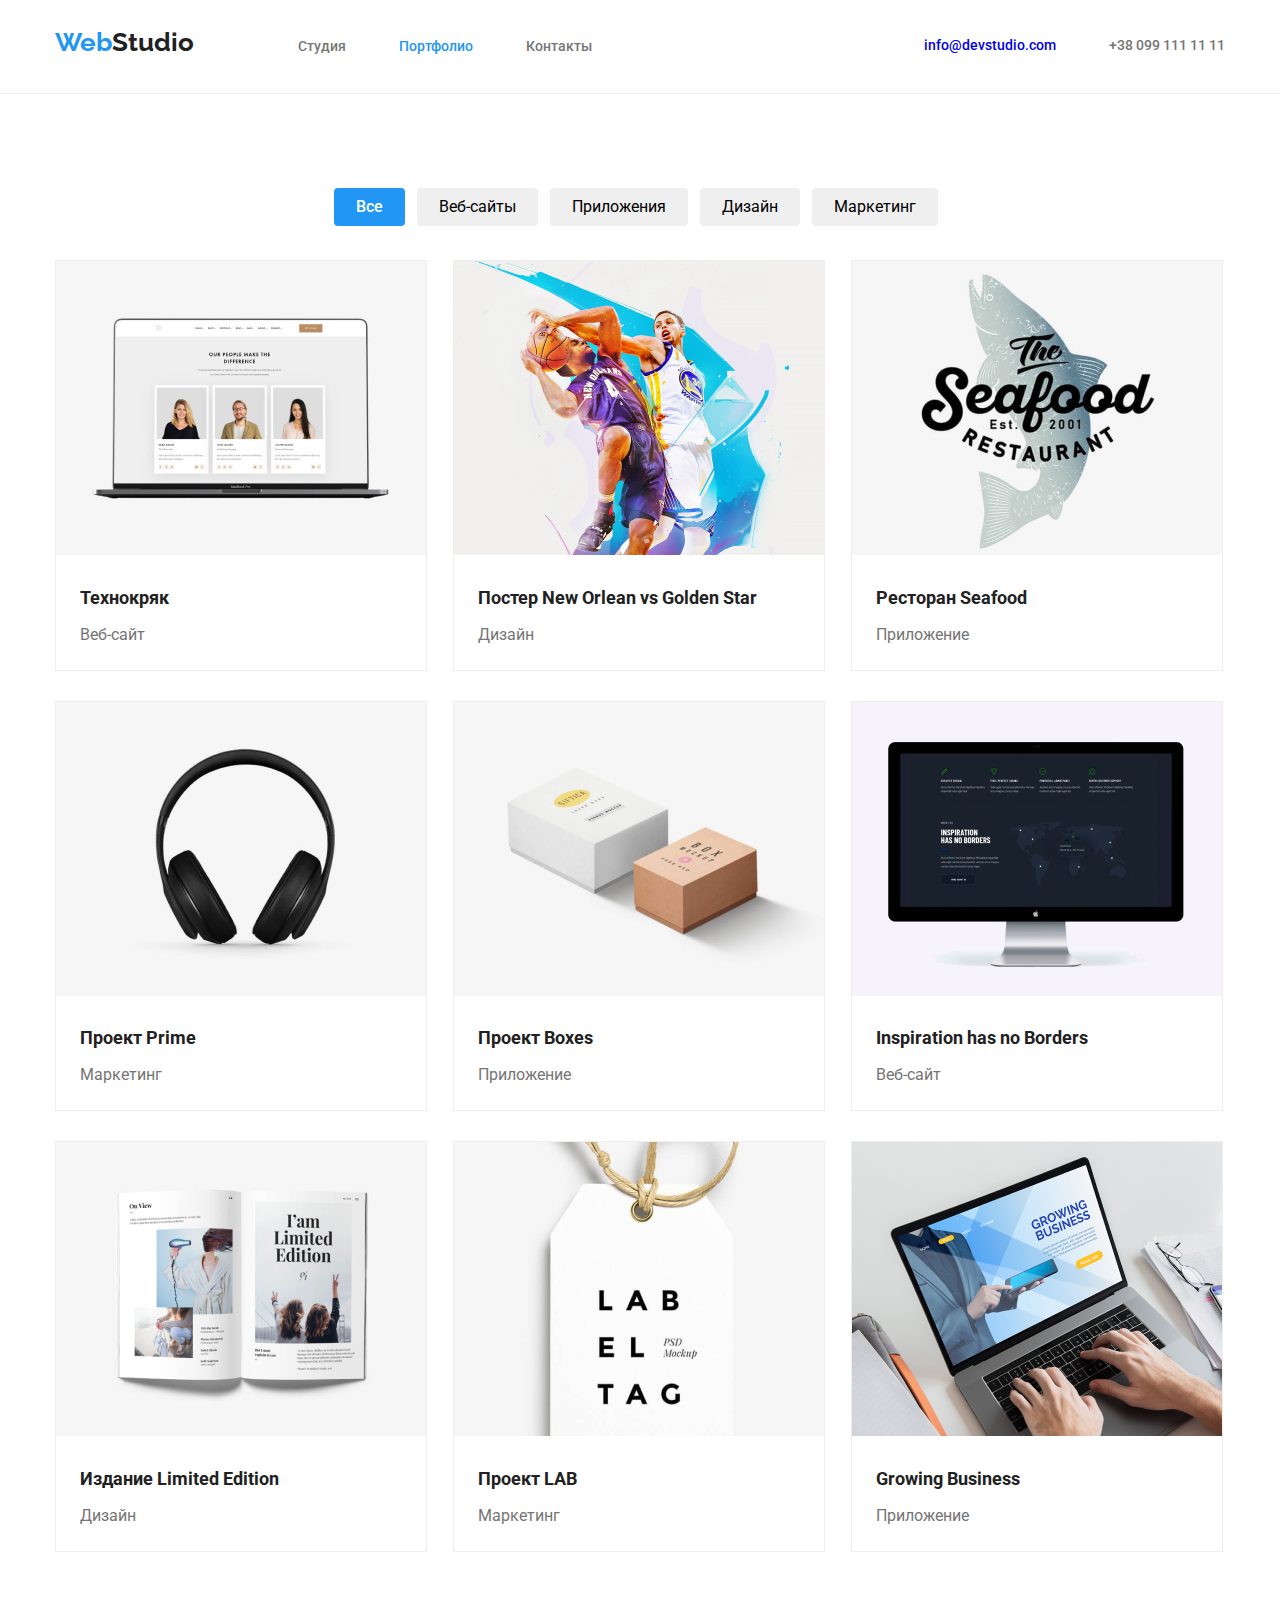
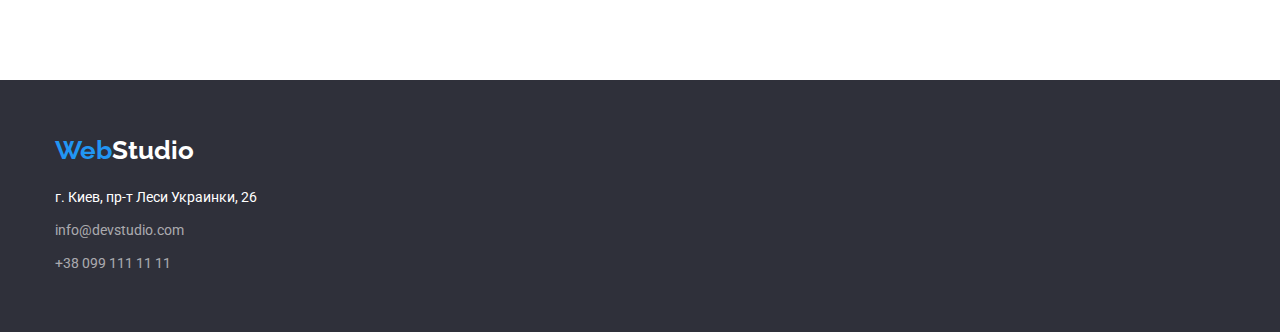
==== commit 3bee01ae: "Делает геометрию двух страниц" ====
--- a/portfolio.html
+++ b/portfolio.html
@@ -51,29 +51,29 @@
     <main>
       <!-- главная секция -->
 
-      <section>
+      <section class="button-list">
         <div class="button-menu container">
           <h1>Наши работы</h1>
           <ul class="button">
             <li>
-              <button type="button" class="button-primery-pf">Все</button>
+              <button type="button" class="row-button button-primery-pf">
+                Все
+              </button>
             </li>
             <li>
-              <button type="button" class="button">Веб-сайты</button>
+              <button type="button" class="row-button">Веб-сайты</button>
             </li>
             <li>
-              <button type="button" class="button">Приложения</button>
+              <button type="button" class="row-button">Приложения</button>
             </li>
             <li>
-              <button type="button" class="button">Дизайн</button>
+              <button type="button" class="row-button">Дизайн</button>
             </li>
             <li>
-              <button type="button" class="button">Маркетинг</button>
+              <button type="button" class="row-button">Маркетинг</button>
             </li>
           </ul>
-        </div>
 
-        <div class="container">
           <ul class="type-pr-list">
             <li>
               <a href="" class="list"
--- a/css/style.css
+++ b/css/style.css
@@ -126,9 +126,23 @@
   font-size: 16px;
   line-height: 1.63em;
   margin: 0px;
-}
+  padding: 0px;
+  margin-bottom: 34px;
+}
+
 .button-secondary {
   color: var(--primary-text-color);
+}
+.button button {
+  padding: 6px 22px;
+}
+
+.button-primery-pf {
+  color: #ffffff;
+  background-color: var(--accent-text-color);
+  font-style: normal;
+  font-weight: 500;
+  line-height: 1.25em;
 }
 .button-primery-st {
   color: #ffffff;
@@ -141,15 +155,19 @@
   padding: 10px 32px;
   margin-left: auto;
   margin-right: auto;
-}
-.button-primery-pf {
-  color: #ffffff;
-  background-color: var(--accent-text-color);
-  font-style: normal;
-  font-weight: 500;
+  box-shadow: 0px 4px 4px rgba(0, 0, 0, 0.15);
+  border-radius: 4px;
+}
+.container .buttom {
+  height: 54px;
+}
+.row-button {
+  font-size: 16px;
   line-height: 1.63em;
-}
-
+  border: 0px;
+  border-radius: 4px;
+  margin-right: 8px;
+}
 .main {
   font-style: normal;
   font-weight: 900;
@@ -293,10 +311,13 @@
 .logo-ac-footer {
   color: var(--with);
 }
+.button-list {
+  padding-top: 94px;
+  padding-bottom: 94px;
+}
 .button-menu {
   text-align: center;
   align-items: flex-start;
-  padding-top: 94px;
   padding-bottom: 34px;
 }
 .button-menu h1 {
@@ -307,7 +328,6 @@
   display: flex;
   flex-wrap: wrap;
   margin: 0px;
-  padding-bottom: 64px;
 }
 .type-pr-list li {
   margin-right: 26px;
@@ -315,17 +335,21 @@
   justify-content: space-around;
   margin-bottom: 30px;
 }
+.type-pr-list li:nth-child(n + 7) {
+  margin-bottom: 0px;
+}
 .type-pr-list li:nth-last-child(3n + 1) {
   margin-right: 0px;
 }
 .type-pr {
-  padding: 20px 24px 30px;
-}
-/* .list h2 {
-  margin: 0px;
-  margin-left: 24px;
-  margin-right: 24px;
-} */
+  padding: 20px 24px;
+  text-align: left;
+}
+.type-pr h2 {
+  margin: 0px;
+  margin-bottom: 4px;
+}
+
 .list img {
   margin: 0px;
 }
@@ -376,14 +400,7 @@
   background-color: #2f303a;
   justify-content: center;
 }
-.our-teams {
-  background-color: #f5f4fa;
-  text-align: center;
-  padding: 0px;
-  padding-bottom: 94px;
-  padding-top: 94px;
-  padding-left: 0px;
-}
+
 .teams {
   display: inline-block;
   background-color: var(--with);
@@ -393,7 +410,16 @@
     0px 2px 1px rgba(0, 0, 0, 0.2);
   border-radius: 0px 0px 4px 4px;
 }
+.our-teams {
+  background-color: #f5f4fa;
+  text-align: center;
+  padding: 0px;
+  padding-bottom: 94px;
+  padding-top: 94px;
+  padding-left: 0px;
+}
 .teams-list {
+  margin: 0px;
   padding-left: 0px;
 }
 .adout-us-img {
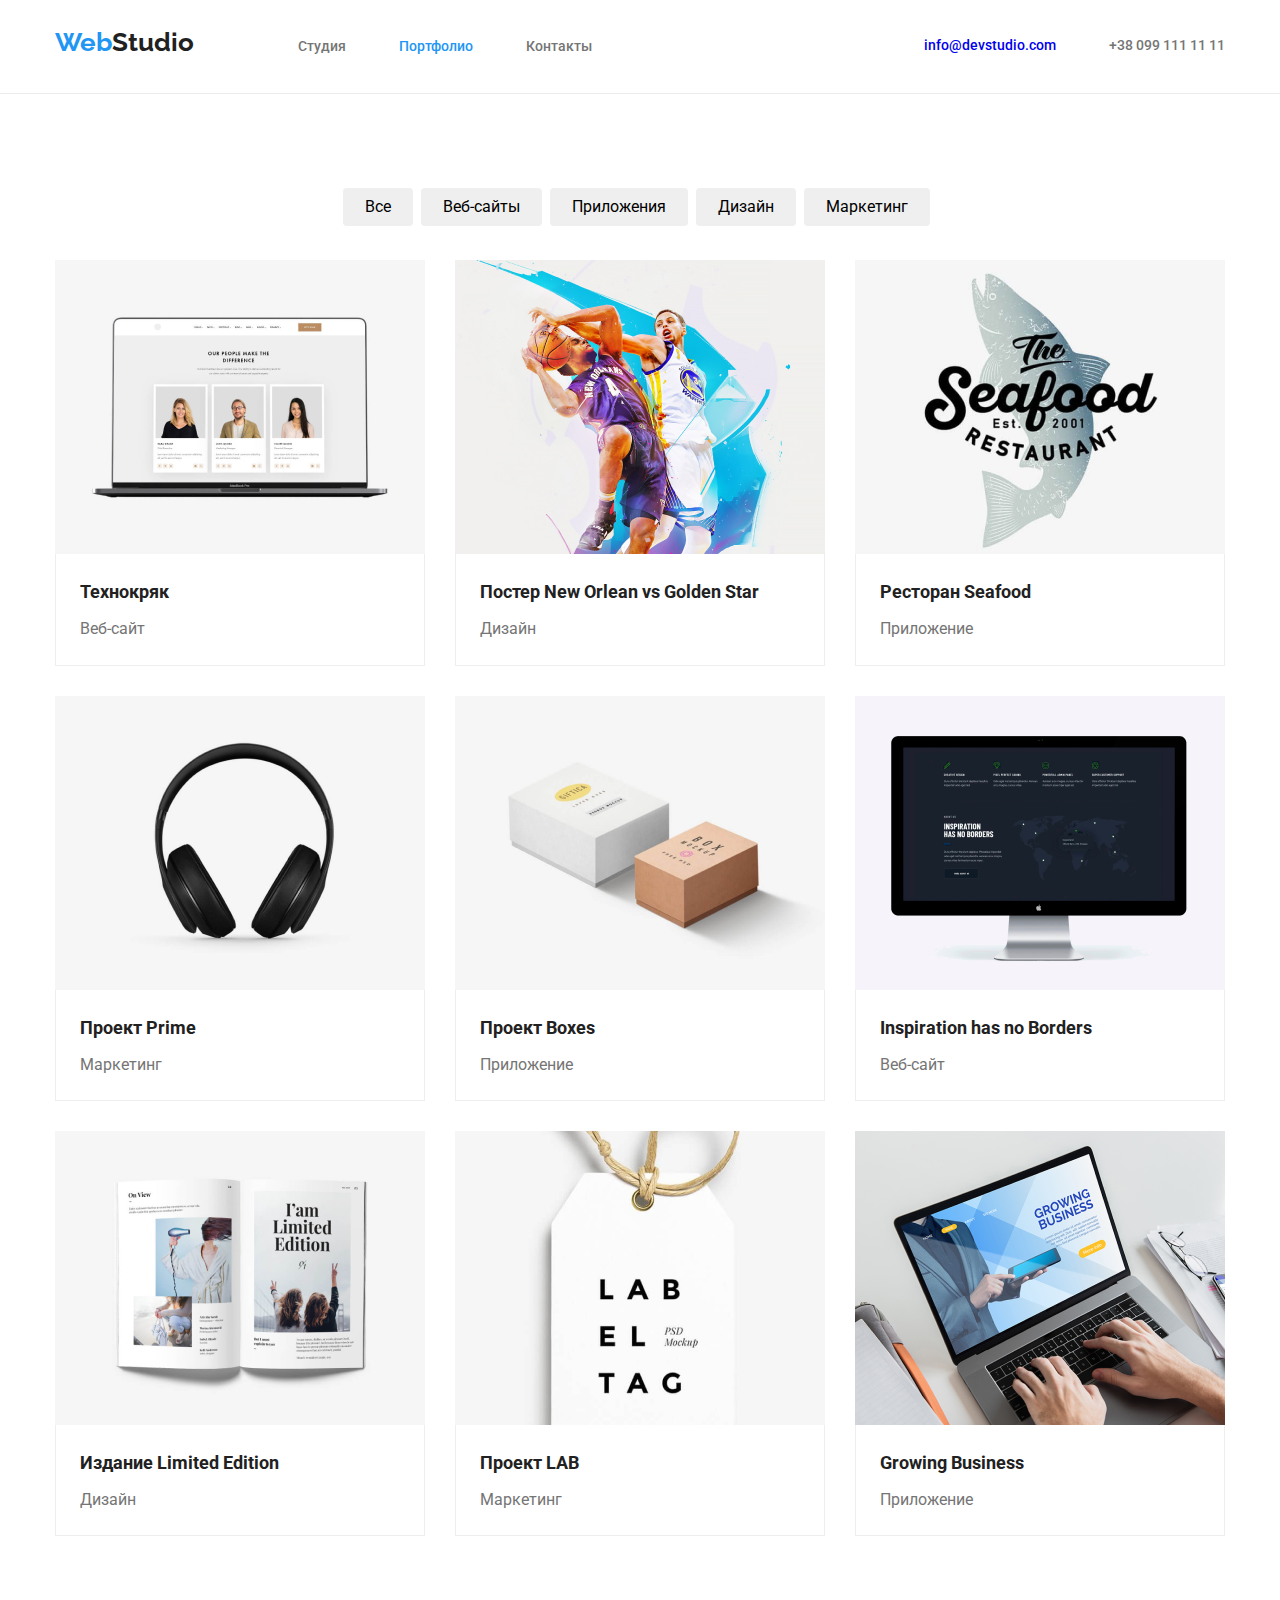
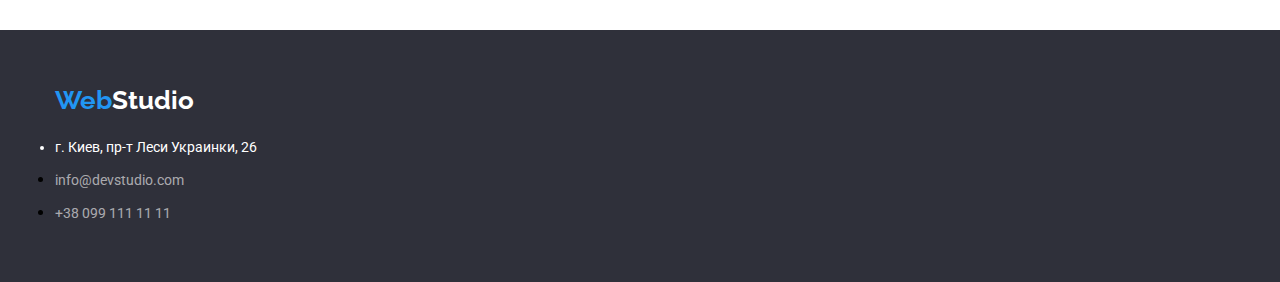
==== commit 46943d08: "Делает геометрию двух страниц" ====
--- a/portfolio.html
+++ b/portfolio.html
@@ -56,9 +56,7 @@
           <h1>Наши работы</h1>
           <ul class="button">
             <li>
-              <button type="button" class="row-button button-primery-pf">
-                Все
-              </button>
+              <button type="button" class="row-button">Все</button>
             </li>
             <li>
               <button type="button" class="row-button">Веб-сайты</button>
--- a/css/style.css
+++ b/css/style.css
@@ -51,8 +51,6 @@
 .button li,
 .v li {
   display: inline-block;
-  /* margin-left: auto;
-  margin-right: auto; */
 }
 .logo {
   font-family: "Raleway", sans-serif;
@@ -94,9 +92,6 @@
   margin-left: auto;
 }
 
-/* .contacts li:last-child {
-  padding-right: 0px;
-} */
 .primery-nav {
   color: var(--accent-text-color);
   font-style: normal;
@@ -121,6 +116,8 @@
   color: var(--titel-text-color);
 }
 .button {
+  display: inline-flex;
+  justify-content: center;
   font-style: normal;
   font-weight: 500;
   font-size: 16px;
@@ -135,6 +132,9 @@
 }
 .button button {
   padding: 6px 22px;
+}
+button{
+  display: inline-block;
 }
 
 .button-primery-pf {
@@ -168,6 +168,11 @@
   border-radius: 4px;
   margin-right: 8px;
 }
+.row-button:hover,
+.row-button:focus {
+  color: var(--with);
+  background-color: var(--accent-text-color);
+}
 .main {
   font-style: normal;
   font-weight: 900;
@@ -260,24 +265,26 @@
   margin: 0px;
   margin-bottom: 10px;
 }
-a:hover {
+a:hover,
+ a:focus{
   color: var(--accent-text-color);
-  font-weight: 700;
-}
-a:focus {
+  font-weight: 900;
+}
+.container .button-primery-st:hover,
+.container .button-primery-st:focus{
   color: var(--accent-text-color);
-  font-weight: 700;
-}
-.button-primery-st:focus,
+  background-color: var(--with);
+}
+}/* .button-primery-st:focus,
 .button-primery-st:hover {
   color: #ffffff;
   font-weight: 900;
-}
-.button-primery:focus,
+} */
+/* .button-primery:focus,
 .button-primery:hover {
   color: #ffffff;
-  font-weight: 700;
-}
+  font-weight: 900;
+} */
 
 ul {
   list-style: none;
@@ -318,39 +325,50 @@
 .button-menu {
   text-align: center;
   align-items: flex-start;
-  padding-bottom: 34px;
 }
 .button-menu h1 {
   display: none;
 }
 .type-pr-list {
+  
   padding: 0px;
   display: flex;
   flex-wrap: wrap;
   margin: 0px;
+
 }
 .type-pr-list li {
-  margin-right: 26px;
-  border: 1px solid #eeeeee;
-  justify-content: space-around;
+  display: block;
+  margin-left: 30px;
+
+  flex-basis: calc(100% / 3 - 30px);
   margin-bottom: 30px;
 }
+
 .type-pr-list li:nth-child(n + 7) {
   margin-bottom: 0px;
 }
-.type-pr-list li:nth-last-child(3n + 1) {
-  margin-right: 0px;
-}
+.type-pr-list li:nth-child(3n + 1) {
+  margin-left: 0px;
+}
+
 .type-pr {
   padding: 20px 24px;
   text-align: left;
+  border: 1px solid #eeeeee;
+  border-top: 0px;
+  margin: 0px;
 }
 .type-pr h2 {
   margin: 0px;
   margin-bottom: 4px;
 }
+.type-pr-list .list{
+  margin: 0px;
+}
 
 .list img {
+  display: block;
   margin: 0px;
 }
 
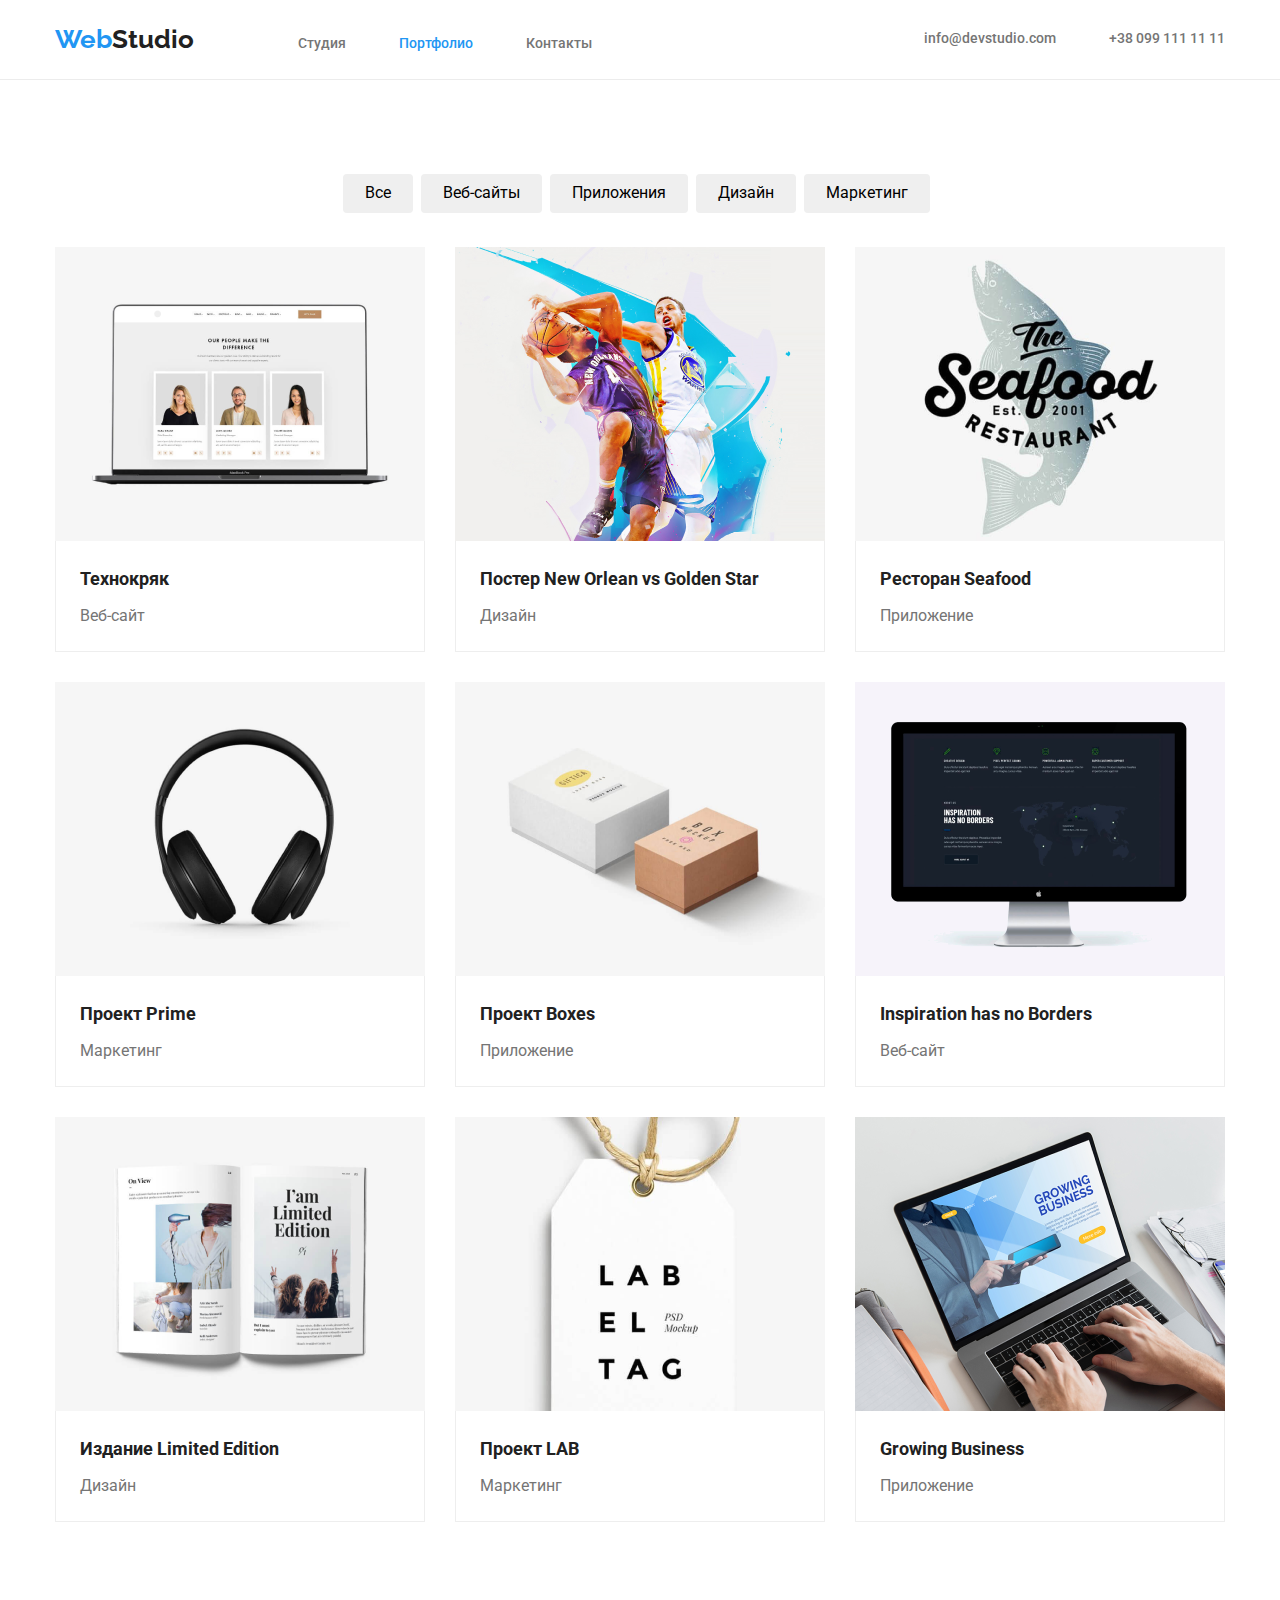
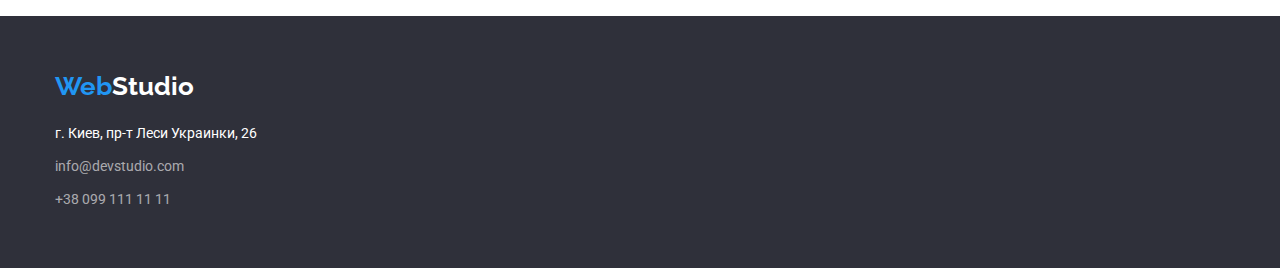
==== commit 543d62f1: "Делает геометрию двух страниц" ====
--- a/portfolio.html
+++ b/portfolio.html
@@ -38,10 +38,14 @@
         </nav>
         <ul class="contacts">
           <li>
-            <a href="mailto:info@devstudio.com">info@devstudio.com</a>
+            <a href="mailto:info@devstudio.com" class="contacts-mail-tel"
+              >info@devstudio.com</a
+            >
           </li>
           <li>
-            <a href="tel:+380991111111" class="button-secondary"
+            <a
+              href="tel:+380991111111"
+              class="button-secondary contacts-mail-tel"
               >+38 099 111 11 11</a
             >
           </li>
--- a/css/style.css
+++ b/css/style.css
@@ -27,6 +27,7 @@
   width: 100%;
   padding-top: 24px;
   padding-bottom: 25px;
+
 }
 .header {
   display: flex;
@@ -38,6 +39,15 @@
 }
 a {
   text-decoration: none;
+}
+li{
+  padding: 0px;
+  margin: 0px;
+   list-style: none;
+}
+ul{
+  padding: 0px;
+  margin: 0px;
 }
 nav,
 nav a,
@@ -61,7 +71,9 @@
   line-height: 1.17em;
   width: 145px;
   margin-right: 93px;
-}
+  
+}
+
 nav a {
   margin-right: 0px;
 }
@@ -126,7 +138,9 @@
   padding: 0px;
   margin-bottom: 34px;
 }
-
+.contacts-mail-tel{
+  color: var(--primary-text-color);
+}
 .button-secondary {
   color: var(--primary-text-color);
 }
@@ -135,6 +149,7 @@
 }
 button{
   display: inline-block;
+  cursor: pointer;
 }
 
 .button-primery-pf {
@@ -270,6 +285,7 @@
   color: var(--accent-text-color);
   font-weight: 900;
 }
+
 .container .button-primery-st:hover,
 .container .button-primery-st:focus{
   color: var(--accent-text-color);
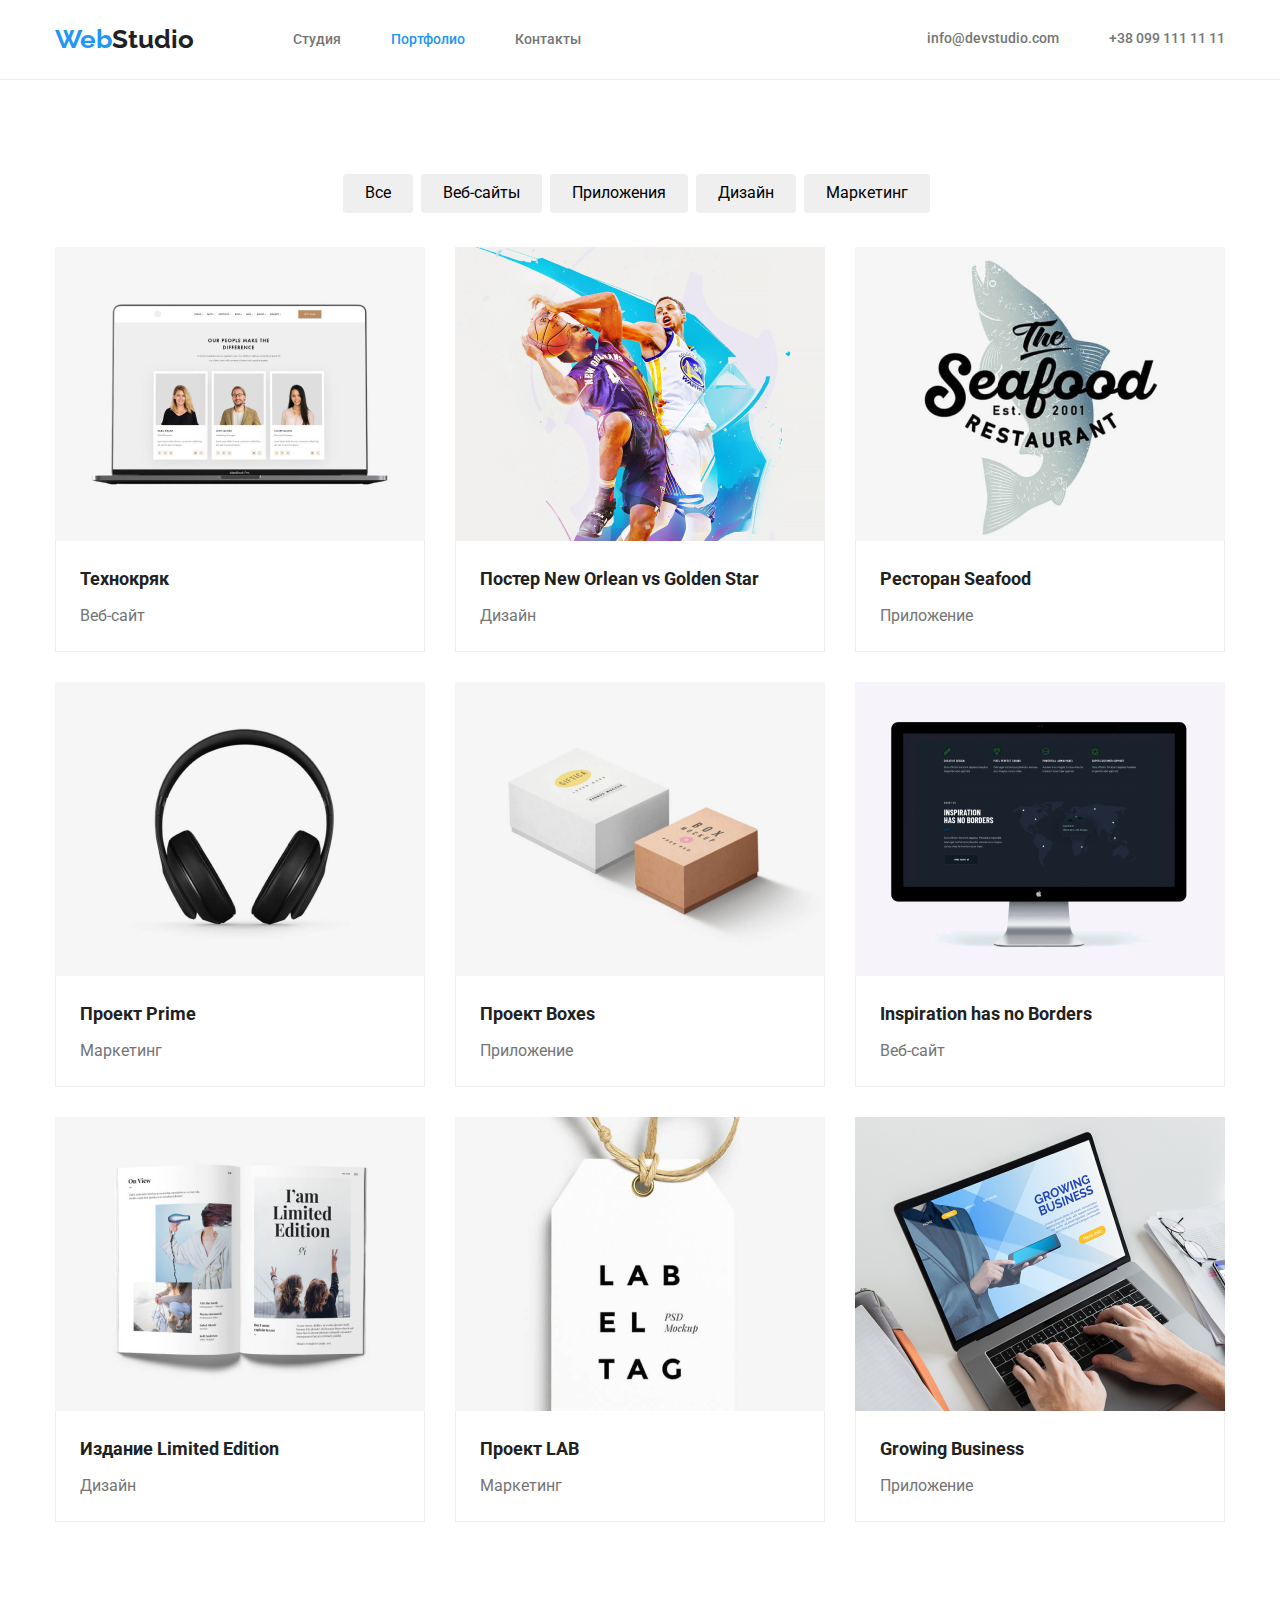
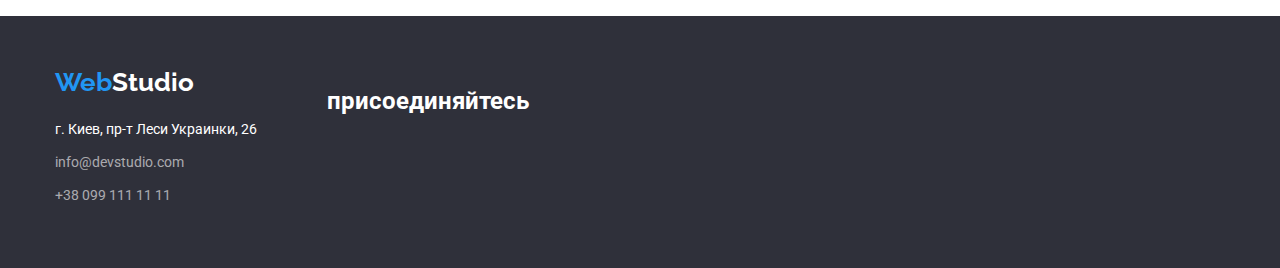
==== commit fc5e159c: "Делает геометрию двух страниц" ====
--- a/portfolio.html
+++ b/portfolio.html
@@ -163,23 +163,31 @@
       </section>
     </main>
     <footer class="footer">
-      <div class="container">
-        <a href="./studio.html" class="logo-footer"
-          >Web<span class="logo-ac-footer">Studio</span></a
-        >
-        <address>
-          <ul class="adresss-footer">
-            <li class="address">г. Киев, пр-т Леси Украинки, 26</li>
-            <li>
-              <a href="mailto:info@devstudio.com" class="mail-tel"
-                >info@devstudio.com</a
-              >
-            </li>
-            <li>
-              <a href="tel:+380991111111" class="mail-tel">+38 099 111 11 11</a>
-            </li>
-          </ul>
-        </address>
+      <div class="container footer-cont">
+        <div>
+          <a href="./studio.html" class="logo-footer"
+            >Web<span class="logo-ac-footer">Studio</span></a
+          >
+          <address>
+            <ul class="adresss-footer">
+              <li class="address">г. Киев, пр-т Леси Украинки, 26</li>
+              <li>
+                <a href="mailto:info@devstudio.com" class="mail-tel"
+                  >info@devstudio.com</a
+                >
+              </li>
+              <li>
+                <a href="tel:+380991111111" class="mail-tel"
+                  >+38 099 111 11 11</a
+                >
+              </li>
+            </ul>
+          </address>
+        </div>
+
+        <div class="join">
+          <h2>присоединяйтесь</h2>
+        </div>
       </div>
     </footer>
   </body>
--- a/css/style.css
+++ b/css/style.css
@@ -27,7 +27,6 @@
   width: 100%;
   padding-top: 24px;
   padding-bottom: 25px;
-
 }
 .header {
   display: flex;
@@ -40,16 +39,16 @@
 a {
   text-decoration: none;
 }
-li{
-  padding: 0px;
-  margin: 0px;
-   list-style: none;
-}
-ul{
-  padding: 0px;
-  margin: 0px;
-}
-nav,
+li {
+  padding: 0px;
+  margin: 0px;
+  list-style: none;
+}
+ul {
+  padding: 0px;
+  margin: 0px;
+}
+
 nav a,
 nav ul,
 .header nav,
@@ -60,7 +59,17 @@
 .button,
 .button li,
 .v li {
-  display: inline-block;
+  display: inline-flex;
+}
+nav {
+  display: flex;
+  align-items: center;
+}
+.link {
+  display: block;
+  padding-top: 20px;
+  padding-bottom: 20px;
+  align-content: center;
 }
 .logo {
   font-family: "Raleway", sans-serif;
@@ -71,7 +80,6 @@
   line-height: 1.17em;
   width: 145px;
   margin-right: 93px;
-  
 }
 
 nav a {
@@ -118,6 +126,7 @@
   font-size: 14px;
   line-height: 1.17em;
   padding: 0px;
+  align-items: center;
 }
 
 main {
@@ -138,7 +147,7 @@
   padding: 0px;
   margin-bottom: 34px;
 }
-.contacts-mail-tel{
+.contacts-mail-tel {
   color: var(--primary-text-color);
 }
 .button-secondary {
@@ -147,7 +156,7 @@
 .button button {
   padding: 6px 22px;
 }
-button{
+button {
   display: inline-block;
   cursor: pointer;
 }
@@ -246,7 +255,9 @@
   width: 270px;
   margin-right: 26px;
 }
-.main-about li:last-child {
+.main-about li:last-child,
+.network-list li:last-child,
+.join li:last-child {
   margin-right: 0px;
 }
 .position {
@@ -281,17 +292,17 @@
   margin-bottom: 10px;
 }
 a:hover,
- a:focus{
+a:focus {
   color: var(--accent-text-color);
   font-weight: 900;
 }
 
 .container .button-primery-st:hover,
-.container .button-primery-st:focus{
+.container .button-primery-st:focus {
   color: var(--accent-text-color);
   background-color: var(--with);
 }
-}/* .button-primery-st:focus,
+/* .button-primery-st:focus,
 .button-primery-st:hover {
   color: #ffffff;
   font-weight: 900;
@@ -320,7 +331,7 @@
   background-color: var(--fon-cl);
   width: 100%;
   height: 252px;
-  padding-bottom: 51px;
+  padding-bottom: 60px;
   padding-top: 60px;
 }
 .logo-footer {
@@ -334,6 +345,27 @@
 .logo-ac-footer {
   color: var(--with);
 }
+.footer-cont {
+  display: flex;
+}
+.join ul {
+  display: flex;
+}
+.join {
+  margin-left: 70px;
+}
+.join h2 {
+  font-size: 14;
+  line-height: 1.17em;
+  color: var(--with);
+  margin-bottom: 20px;
+}
+.join li {
+  background: rgba(255, 255, 255, 0.1);
+  padding: 12px;
+  border-radius: 150px;
+  margin-right: 10px;
+}
 .button-list {
   padding-top: 94px;
   padding-bottom: 94px;
@@ -346,22 +378,24 @@
   display: none;
 }
 .type-pr-list {
-  
   padding: 0px;
   display: flex;
   flex-wrap: wrap;
   margin: 0px;
-
+  flex-basis: calc((100%-30) / 3);
+}
+.type-pr-list li:hover,
+.type-pr-list li:focus {
+  box-shadow: 0px 1px 1px rgba(0, 0, 0, 0.12), 0px 4px 4px rgba(0, 0, 0, 0.06),
+    1px 4px 6px rgba(0, 0, 0, 0.16);
 }
 .type-pr-list li {
   display: block;
   margin-left: 30px;
-
-  flex-basis: calc(100% / 3 - 30px);
   margin-bottom: 30px;
 }
 
-.type-pr-list li:nth-child(n + 7) {
+.type-pr-list li:nth-last-child(-n + 3) {
   margin-bottom: 0px;
 }
 .type-pr-list li:nth-child(3n + 1) {
@@ -379,7 +413,7 @@
   margin: 0px;
   margin-bottom: 4px;
 }
-.type-pr-list .list{
+.type-pr-list .list {
   margin: 0px;
 }
 
@@ -410,6 +444,26 @@
   line-height: 1.71em;
   margin-bottom: 9px;
 }
+.customers {
+  font-size: 36px;
+  line-height: 1.17em;
+  text-align: center;
+  padding-top: 94px;
+  padding-bottom: 94px;
+}
+.customers h2 {
+  margin-bottom: 50px;
+}
+.customers-list {
+  display: flex;
+}
+.customers li {
+  border: 1px solid #2196f3;
+  width: 170px;
+  height: 90px;
+  border-radius: 4px;
+  margin-right: 30px;
+}
 
 address ul {
   padding: 0px;
@@ -423,7 +477,8 @@
   margin: 0px;
   margin-top: 20px;
 }
-.teams:last-child {
+.teams:last-child,
+.customers li:last-child {
   margin-right: 0px;
 }
 .main-section {
@@ -433,6 +488,12 @@
   color: #ffffff;
   background-color: #2f303a;
   justify-content: center;
+  background-image: url(../img/main.png);
+}
+.about-img {
+  background-color: #f5f4fa;
+  padding: 25px 100px;
+  margin-bottom: 30px;
 }
 
 .teams {
@@ -452,6 +513,10 @@
   padding-top: 94px;
   padding-left: 0px;
 }
+.network-list li {
+  display: inline-block;
+  margin-right: 10px;
+}
 .teams-list {
   margin: 0px;
   padding-left: 0px;
